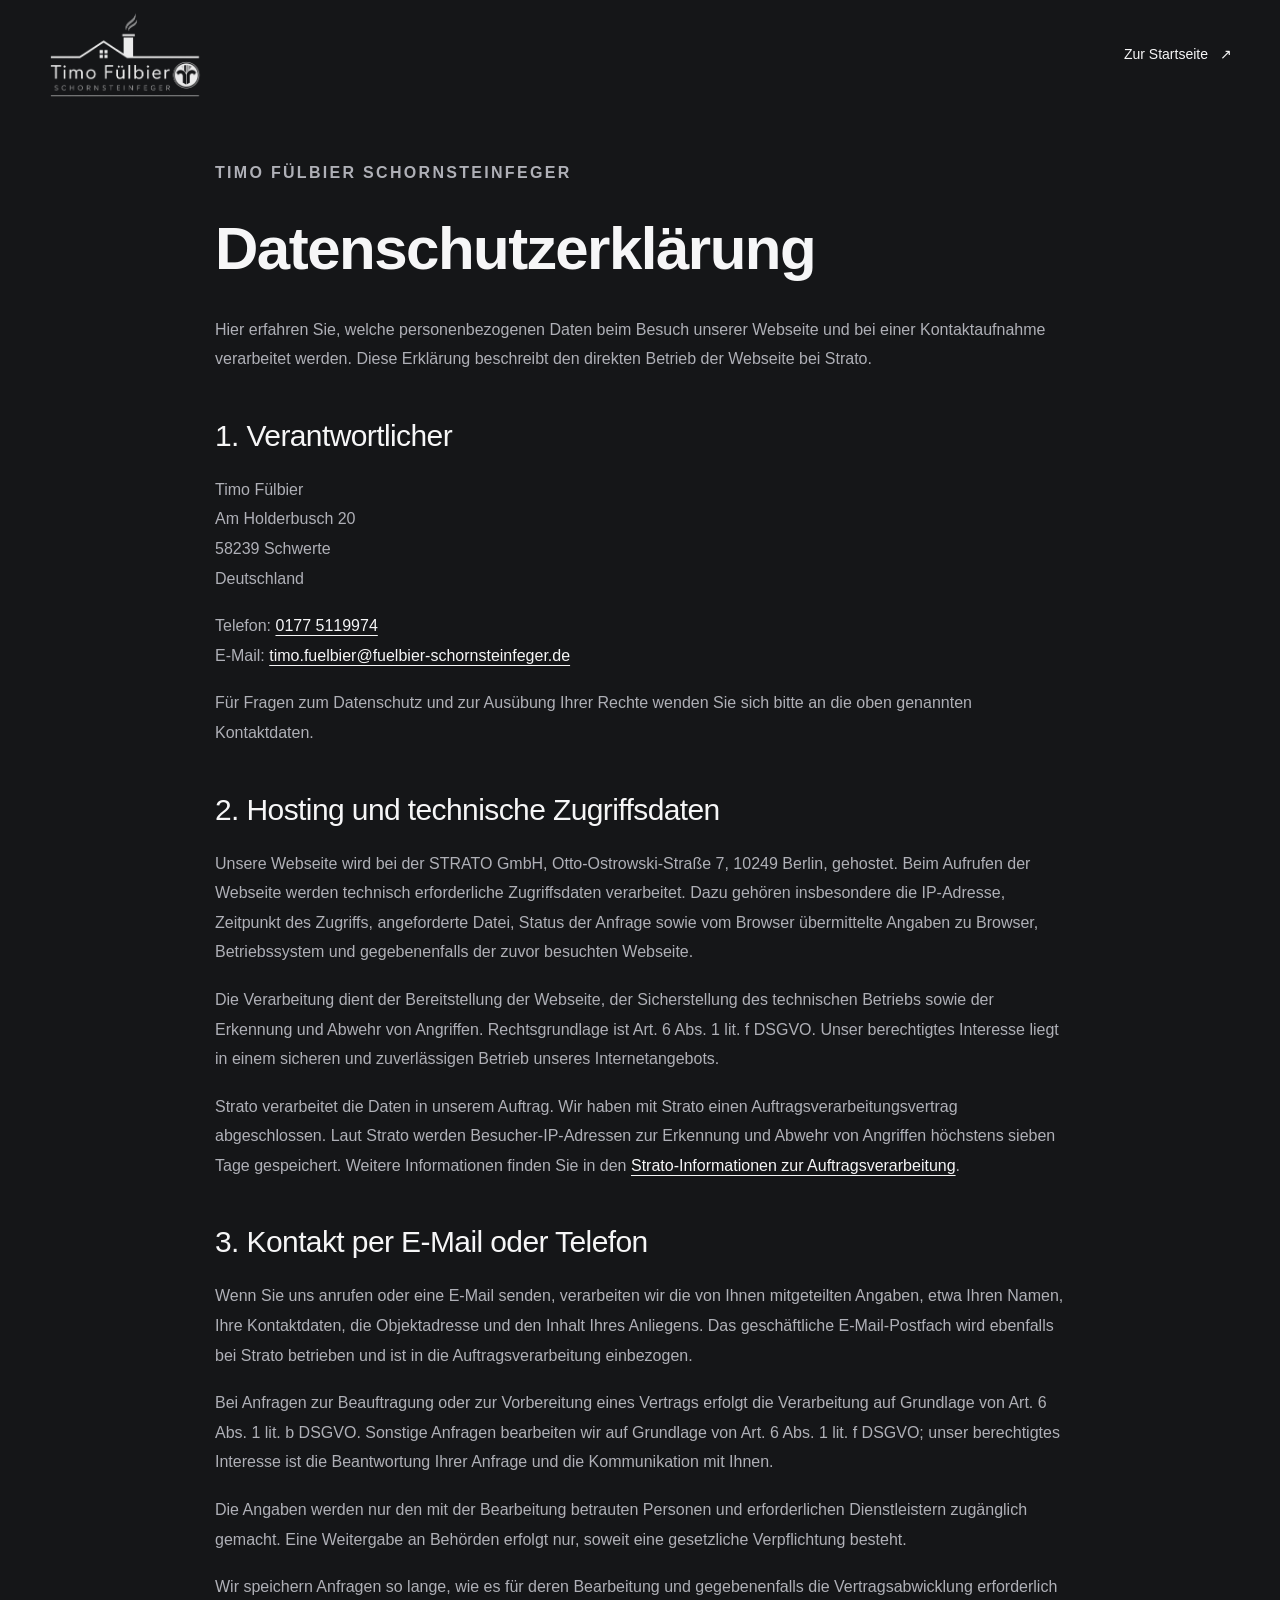
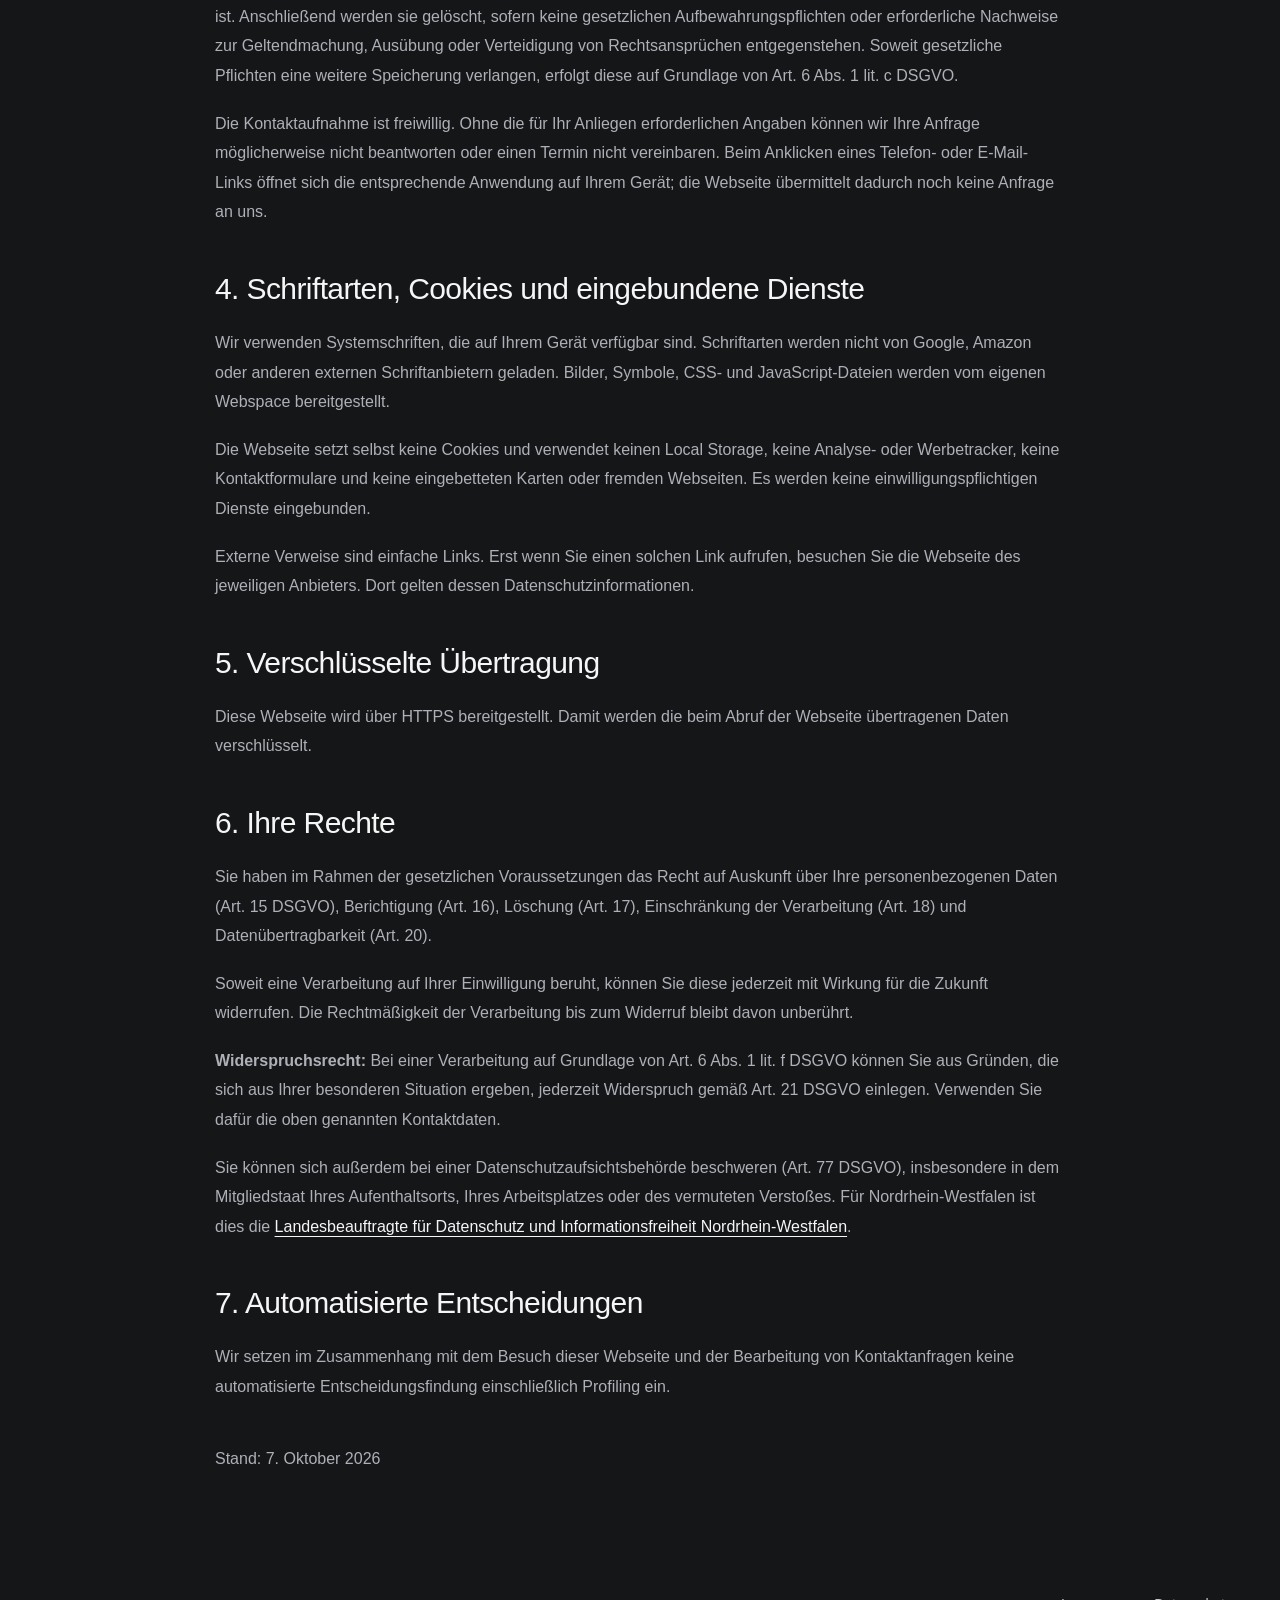
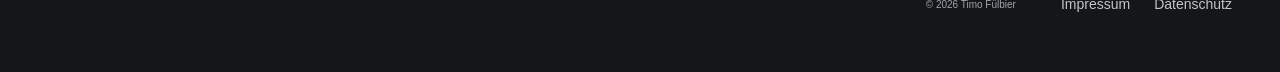
==== datenschutz.html @ b6136cf5 "Add legal pages for Strato hosting and refine footer navigation" ====
<!doctype html>
<html lang="de"><head><meta charset="utf-8"><meta name="viewport" content="width=device-width, initial-scale=1"><meta name="theme-color" content="#18191b"><title>Datenschutzerklärung | Timo Fülbier Schornsteinfeger</title><meta name="description" content="Datenschutzerklärung von Timo Fülbier Schornsteinfeger, Am Holderbusch 20, 58239 Schwerte."><link rel="canonical" href="https://fuelbier-schornsteinfeger.de/datenschutz.html"><link rel="icon" type="image/svg+xml" href="assets/mark.svg"><link rel="stylesheet" href="styles.css"><link rel="stylesheet" href="modern.css"><link rel="stylesheet" href="enhancements.css"></head>
<body class="legal-page"><a class="skip-link" href="#inhalt">Zum Inhalt</a><header class="legal-header container"><a class="brand" href="index.html#start" aria-label="Timo Fülbier – Startseite"><img src="assets/logo-light.png" width="1300" height="760" alt="Timo Fülbier Schornsteinfeger"></a><a class="legal-back" href="index.html#start">Zur Startseite <span aria-hidden="true">↗</span></a></header><main class="legal-content container" id="inhalt"><p class="eyebrow">TIMO FÜLBIER SCHORNSTEINFEGER</p><h1>Datenschutzerklärung</h1><p class="legal-intro">Hier erfahren Sie, welche personenbezogenen Daten beim Besuch unserer Webseite und bei einer Kontaktaufnahme verarbeitet werden. Diese Erklärung beschreibt den direkten Betrieb der Webseite bei Strato.</p>
<section><h2>1. Verantwortlicher</h2><p>Timo Fülbier<br>Am Holderbusch 20<br>58239 Schwerte<br>Deutschland</p><p>Telefon: <a href="tel:+491775119974">0177 5119974</a><br>E-Mail: <a href="mailto:timo.fuelbier@fuelbier-schornsteinfeger.de">timo.fuelbier@fuelbier-schornsteinfeger.de</a></p><p>Für Fragen zum Datenschutz und zur Ausübung Ihrer Rechte wenden Sie sich bitte an die oben genannten Kontaktdaten.</p></section>
<section><h2>2. Hosting und technische Zugriffsdaten</h2><p>Unsere Webseite wird bei der STRATO GmbH, Otto-Ostrowski-Straße 7, 10249 Berlin, gehostet. Beim Aufrufen der Webseite werden technisch erforderliche Zugriffsdaten verarbeitet. Dazu gehören insbesondere die IP-Adresse, Zeitpunkt des Zugriffs, angeforderte Datei, Status der Anfrage sowie vom Browser übermittelte Angaben zu Browser, Betriebssystem und gegebenenfalls der zuvor besuchten Webseite.</p><p>Die Verarbeitung dient der Bereitstellung der Webseite, der Sicherstellung des technischen Betriebs sowie der Erkennung und Abwehr von Angriffen. Rechtsgrundlage ist Art. 6 Abs. 1 lit. f DSGVO. Unser berechtigtes Interesse liegt in einem sicheren und zuverlässigen Betrieb unseres Internetangebots.</p><p>Strato verarbeitet die Daten in unserem Auftrag. Wir haben mit Strato einen Auftragsverarbeitungsvertrag abgeschlossen. Laut Strato werden Besucher-IP-Adressen zur Erkennung und Abwehr von Angriffen höchstens sieben Tage gespeichert. Weitere Informationen finden Sie in den <a href="https://www.strato.de/faq/vertrag/fragen-zur-auftragsverarbeitungsvertrag-avv-und-der-neuen-eu-datenschutzgrundverordnung-dsgvo/">Strato-Informationen zur Auftragsverarbeitung</a>.</p></section>
<section><h2>3. Kontakt per E-Mail oder Telefon</h2><p>Wenn Sie uns anrufen oder eine E-Mail senden, verarbeiten wir die von Ihnen mitgeteilten Angaben, etwa Ihren Namen, Ihre Kontaktdaten, die Objektadresse und den Inhalt Ihres Anliegens. Das geschäftliche E-Mail-Postfach wird ebenfalls bei Strato betrieben und ist in die Auftragsverarbeitung einbezogen.</p><p>Bei Anfragen zur Beauftragung oder zur Vorbereitung eines Vertrags erfolgt die Verarbeitung auf Grundlage von Art. 6 Abs. 1 lit. b DSGVO. Sonstige Anfragen bearbeiten wir auf Grundlage von Art. 6 Abs. 1 lit. f DSGVO; unser berechtigtes Interesse ist die Beantwortung Ihrer Anfrage und die Kommunikation mit Ihnen.</p><p>Die Angaben werden nur den mit der Bearbeitung betrauten Personen und erforderlichen Dienstleistern zugänglich gemacht. Eine Weitergabe an Behörden erfolgt nur, soweit eine gesetzliche Verpflichtung besteht.</p><p>Wir speichern Anfragen so lange, wie es für deren Bearbeitung und gegebenenfalls die Vertragsabwicklung erforderlich ist. Anschließend werden sie gelöscht, sofern keine gesetzlichen Aufbewahrungspflichten oder erforderliche Nachweise zur Geltendmachung, Ausübung oder Verteidigung von Rechtsansprüchen entgegenstehen. Soweit gesetzliche Pflichten eine weitere Speicherung verlangen, erfolgt diese auf Grundlage von Art. 6 Abs. 1 lit. c DSGVO.</p><p>Die Kontaktaufnahme ist freiwillig. Ohne die für Ihr Anliegen erforderlichen Angaben können wir Ihre Anfrage möglicherweise nicht beantworten oder einen Termin nicht vereinbaren. Beim Anklicken eines Telefon- oder E-Mail-Links öffnet sich die entsprechende Anwendung auf Ihrem Gerät; die Webseite übermittelt dadurch noch keine Anfrage an uns.</p></section>
<section><h2>4. Schriftarten, Cookies und eingebundene Dienste</h2><p>Wir verwenden Systemschriften, die auf Ihrem Gerät verfügbar sind. Schriftarten werden nicht von Google, Amazon oder anderen externen Schriftanbietern geladen. Bilder, Symbole, CSS- und JavaScript-Dateien werden vom eigenen Webspace bereitgestellt.</p><p>Die Webseite setzt selbst keine Cookies und verwendet keinen Local Storage, keine Analyse- oder Werbetracker, keine Kontaktformulare und keine eingebetteten Karten oder fremden Webseiten. Es werden keine einwilligungspflichtigen Dienste eingebunden.</p><p>Externe Verweise sind einfache Links. Erst wenn Sie einen solchen Link aufrufen, besuchen Sie die Webseite des jeweiligen Anbieters. Dort gelten dessen Datenschutzinformationen.</p></section>
<section><h2>5. Verschlüsselte Übertragung</h2><p>Diese Webseite wird über HTTPS bereitgestellt. Damit werden die beim Abruf der Webseite übertragenen Daten verschlüsselt.</p></section>
<section><h2>6. Ihre Rechte</h2><p>Sie haben im Rahmen der gesetzlichen Voraussetzungen das Recht auf Auskunft über Ihre personenbezogenen Daten (Art. 15 DSGVO), Berichtigung (Art. 16), Löschung (Art. 17), Einschränkung der Verarbeitung (Art. 18) und Datenübertragbarkeit (Art. 20).</p><p>Soweit eine Verarbeitung auf Ihrer Einwilligung beruht, können Sie diese jederzeit mit Wirkung für die Zukunft widerrufen. Die Rechtmäßigkeit der Verarbeitung bis zum Widerruf bleibt davon unberührt.</p><p><strong>Widerspruchsrecht:</strong> Bei einer Verarbeitung auf Grundlage von Art. 6 Abs. 1 lit. f DSGVO können Sie aus Gründen, die sich aus Ihrer besonderen Situation ergeben, jederzeit Widerspruch gemäß Art. 21 DSGVO einlegen. Verwenden Sie dafür die oben genannten Kontaktdaten.</p><p>Sie können sich außerdem bei einer Datenschutzaufsichtsbehörde beschweren (Art. 77 DSGVO), insbesondere in dem Mitgliedstaat Ihres Aufenthaltsorts, Ihres Arbeitsplatzes oder des vermuteten Verstoßes. Für Nordrhein-Westfalen ist dies die <a href="https://www.ldi.nrw.de/kontakt">Landesbeauftragte für Datenschutz und Informationsfreiheit Nordrhein-Westfalen</a>.</p></section>
<section><h2>7. Automatisierte Entscheidungen</h2><p>Wir setzen im Zusammenhang mit dem Besuch dieser Webseite und der Bearbeitung von Kontaktanfragen keine automatisierte Entscheidungsfindung einschließlich Profiling ein.</p></section><p class="legal-date">Stand: 7. Oktober 2026</p></main><footer class="footer container"><span class="copyright">© 2026 Timo Fülbier</span><nav class="legal-footer" aria-label="Rechtliche Informationen"><a href="impressum.html" >Impressum</a><a href="datenschutz.html" aria-current="page">Datenschutz</a></nav></footer></body></html>
---- styles.css ----
:root{--bg:#18191b;--surface:#222326;--text:#f5f5f6;--muted:#afb0b5;--gold:#c3a366;--line:#ffffff1c;--ink:#202124;--max:1220px}
*{box-sizing:border-box}html{scroll-behavior:smooth;scroll-padding-top:120px}body{margin:0;background:var(--bg);color:var(--text);font-family:"Segoe UI",Arial,Helvetica,sans-serif;font-size:16px;line-height:1.65}a{color:inherit;text-decoration:none}button{font:inherit;color:inherit;cursor:pointer}button,a{-webkit-tap-highlight-color:transparent}button:focus-visible,a:focus-visible{outline:2px solid var(--gold);outline-offset:6px}svg{display:block}p,h1,h2,h3{margin:0}p{color:var(--muted)}.container{width:min(var(--max),calc(100% - 96px));margin-inline:auto}.skip-link{position:fixed;top:12px;left:12px;transform:translateY(-150%);z-index:100;background:var(--gold);color:var(--ink);padding:12px}.skip-link:focus{transform:none}.header{position:sticky;top:0;background:#18191bf5;backdrop-filter:blur(14px);z-index:20;border-bottom:1px solid var(--line)}.header-inner{width:min(1380px,calc(100% - 72px));margin:auto;min-height:100px;display:flex;align-items:center;gap:48px}.brand{width:194px;height:72px;display:block;overflow:hidden;background:#fff;border-radius:2px;flex-shrink:0}.brand img{width:100%;height:auto;transform:translateY(-29px)}nav{display:flex;gap:32px;margin-left:auto}nav a{font-size:14px;color:#c4c5c9;padding-block:16px;position:relative}nav a:hover,nav a.active{color:var(--gold)}nav a.active:after{content:'';position:absolute;height:2px;bottom:7px;background:var(--gold);left:0;right:0}.header-phone{border-left:1px solid var(--line);padding-left:30px;display:flex;gap:10px;align-items:center;font-size:14px;font-weight:600;white-space:nowrap}.header-phone svg{width:19px;height:19px;fill:none;stroke:var(--gold);stroke-width:1.5}.menu-toggle{display:none}.hero{padding-top:60px;overflow:hidden;background:radial-gradient(ellipse at 82% 35%,#77798012,transparent 60%)}.hero-grid{display:grid;grid-template-columns:1.08fr 1fr;gap:48px;align-items:center}.hero-copy{padding:30px 0 40px}.eyebrow{font-size:11px;letter-spacing:2.3px;font-weight:600;color:var(--gold);margin-bottom:26px;display:flex;align-items:center;gap:11px}.dot{width:6px;height:6px;border-radius:50%;background:var(--gold)}h1{font-size:clamp(54px,5.5vw,80px);line-height:1.06;letter-spacing:-3.8px;font-weight:500}h1 span{color:var(--gold)}.hero-description{font-size:17px;line-height:1.75;max-width:420px;margin-top:28px}.actions{display:flex;align-items:center;gap:30px;margin-top:35px}.button{display:inline-flex;align-items:center;justify-content:space-between;gap:34px;padding:16px 23px;font-size:14px;font-weight:600;border-radius:3px;transition:background .2s,transform .2s}.button-gold{background:var(--gold);color:var(--ink)}.button:hover{background:#ffffff;transform:translateY(-2px)}.button span{font-size:20px;font-weight:400}.text-link{display:inline-flex;align-items:center;gap:20px;font-size:14px;border-bottom:1px solid #c3a36655;padding-block:10px}.text-link:hover{color:var(--gold)}.availability{font-size:11px;margin-top:25px;display:flex;align-items:center;gap:9px}.mini-line{width:18px;height:1px;background:var(--gold)}.hero-art{position:relative;min-width:0;align-self:stretch;background:linear-gradient(145deg,#303136,#202124 75%);border:1px solid #ffffff0e;border-radius:4px;min-height:535px;overflow:hidden}.art-top,.art-bottom{position:absolute;left:24px;right:24px;display:flex;justify-content:space-between;font-size:8px;letter-spacing:1.5px;color:#b9bac0;z-index:1}.art-top{top:23px}.art-bottom{bottom:20px;font-size:8px;border-top:1px solid #ffffff15;padding-top:15px}.house{position:absolute;width:112%;max-width:none;left:-5%;top:1%;height:94%}.art-label{position:absolute;left:25px;bottom:78px;display:flex;align-items:center;gap:12px;font-size:15px;line-height:1.4}.art-label small{display:block;font-size:7px;letter-spacing:1.7px;color:#acadb3;margin-top:6px}.art-cross{color:var(--gold);font-size:32px;font-weight:200}.hero-foot{border-top:1px solid var(--line);display:flex;justify-content:space-between;align-items:center;margin-top:45px;padding:22px 0;color:#a6a7ad;font-size:11px}.hero-foot a{font-size:9px;letter-spacing:1.8px;display:flex;align-items:center;gap:20px}.hero-foot a span{font-size:18px}.credentials{background:#202124;border-block:1px solid var(--line)}.credentials-inner{display:flex;justify-content:space-between;padding-block:24px;font-size:12px;color:#d0d1d4;gap:24px}.credentials b{color:var(--gold);margin-right:14px;font-weight:400}.section{padding-block:100px}.section-head{display:flex;justify-content:space-between;align-items:flex-end;gap:50px;margin-bottom:47px}.section-head>p{max-width:395px;font-size:14px;margin-bottom:5px}.section-head .eyebrow{margin-bottom:20px}h2{font-size:clamp(34px,3.5vw,48px);line-height:1.18;font-weight:500;letter-spacing:-1.7px}h2 span{color:#a5a6ac}.services{display:grid;grid-template-columns:repeat(4,1fr);border-top:1px solid var(--line);border-left:1px solid var(--line)}.service{padding:32px 26px 34px;border-right:1px solid var(--line);border-bottom:1px solid var(--line);position:relative;transition:background .2s}.service:hover{background:#252629}.service-number{position:absolute;top:22px;right:24px;font-size:10px;color:#96979e}.service svg{width:37px;height:37px;stroke:var(--gold);stroke-width:1.35;fill:none;margin:9px 0 30px;stroke-linejoin:round;stroke-linecap:round}.service h3{font-size:17px;font-weight:500;letter-spacing:-.3px;margin-bottom:14px}.service p{font-size:13px;line-height:1.8}.service-wide{grid-column:1/-1;display:flex;align-items:center;gap:34px;padding:28px 32px}.service-wide svg{margin:0;flex-shrink:0}.service-wide>div{max-width:760px}.service-wide h3{margin-bottom:5px}.service-wide .service-number{right:94px;top:24px}.round-link{margin-left:auto;display:grid;place-items:center;min-width:44px;height:44px;border:1px solid #aaacb566;border-radius:50%;font-size:24px;color:var(--gold)}.team-section{background:#f2f2f3;color:var(--ink)}.team-section p{color:#5e6068}.team-section .eyebrow{color:#71603f}.team-section h2 span{color:#777982}.team-grid{display:grid;grid-template-columns:1fr 1fr;gap:60px}.portrait{height:300px;background:#dcdde0;position:relative;display:flex;align-items:center;justify-content:center;overflow:hidden}.portrait:before,.portrait:after{content:'';position:absolute;border:1px solid #90929d4a;border-radius:50%;width:400px;height:400px;top:90px;right:-75px}.portrait:after{width:270px;height:270px;top:160px;right:-10px}.portrait-jan{background:#d3d4d8}.portrait-initials{font-size:110px;font-weight:400;letter-spacing:-9px;color:#66697655;z-index:1}.portrait-note{position:absolute;bottom:20px;left:22px;letter-spacing:1.6px;font-size:8px;color:#5e616c}.portrait-corner{position:absolute;right:24px;top:16px;font-size:26px;color:#6a6d78}.person-heading{margin-top:26px;margin-bottom:18px;display:flex;flex-direction:column;gap:3px}.person h3{font-size:26px;font-weight:500;letter-spacing:-.7px}.person-heading span{font-size:12px;color:#656872}.person p{font-size:14px;line-height:1.85;margin-top:15px}.person-quote{margin-top:28px;padding-top:25px;border-top:1px solid #62646f33;font-size:24px;line-height:1.4;color:#555862;position:relative;padding-left:45px}.person-quote>span{position:absolute;left:0;top:10px;font-family:Georgia,serif;font-size:65px;color:#a0a2ac}.district-section{display:grid;grid-template-columns:1fr 1fr;gap:85px;align-items:center}.district-art{height:365px;position:relative;background:#222326;border:1px solid var(--line);overflow:hidden}.district-art svg{width:100%;height:100%}.district-overline{position:absolute;left:22px;top:20px;font-size:8px;letter-spacing:1.6px;color:#a9abb3}.map-label{position:absolute;font-size:14px;line-height:1.4}.map-label span{display:block;font-size:7px;letter-spacing:1.3px;margin-top:3px;color:var(--gold)}.map-fr{left:65%;top:58%}.map-sch{left:13%;top:75%;font-size:12px;color:#b4b6bf}.map-sch span{color:#979aa5}.map-note{position:absolute;bottom:13px;left:22px;font-size:8px;color:#a7a9b3}.district-copy h2{margin-bottom:24px}.district-copy p:not(.eyebrow){font-size:14px;margin-top:18px}.district-copy strong{color:#dddde1;font-weight:500}.district-copy .text-link{margin-top:19px}.contact-section{background:#202124;color:var(--text);border-top:1px solid var(--line)}.contact-grid{display:grid;grid-template-columns:1.25fr 1fr;gap:100px}.contact-section .eyebrow{color:#b4b5bc}.contact-section h2{font-size:42px}.contact-section h2 span{color:#a7a9b1}.contact-section p{color:#afb1ba;font-size:14px}.contact-grid>div>p:not(.eyebrow){max-width:410px;margin-top:24px}.contact-number{font-size:clamp(30px,3.2vw,45px);font-weight:500;letter-spacing:-1.7px;display:inline-flex;gap:32px;align-items:center;line-height:1.3;margin-top:28px;white-space:nowrap}.contact-number:hover{text-decoration:underline;text-underline-offset:8px}.contact-number span{font-size:32px}.contact-grid>div>p.contact-hours{margin-top:9px;font-size:12px}.contact-details{padding-left:46px;border-left:1px solid #ffffff20;align-self:center}.contact-details>div+div{margin-top:34px}.detail-label{display:block;font-size:9px;letter-spacing:1.7px;color:#a8aab4;margin-bottom:12px}.email{font-size:18px;line-height:1.55;overflow-wrap:anywhere}.email:hover{text-decoration:underline;text-underline-offset:4px}.contact-details p{font-size:12px;line-height:1.8;margin-top:15px}.contact-details address{font-style:normal;font-size:14px;line-height:1.9}.footer{display:flex;align-items:center;gap:45px;padding-block:38px}.footer-name{font-size:20px;line-height:1.3;letter-spacing:-.6px}.footer-name span{display:block;font-size:7px;letter-spacing:2.7px;color:#a6a8b1;margin-top:5px}.copyright{margin-left:auto;color:#a2a4ad;font-size:10px}.footer-links{display:flex;align-items:center;gap:25px}.footer-links button{border:0;background:transparent;font-size:11px;color:#b4b6bf;min-height:44px}.footer-links .footer-top{display:grid;place-items:center;width:48px;height:48px;border:1px solid var(--line)}.mobile-call{display:none}dialog{background:#f3f3f5;color:var(--ink);border:0;border-radius:5px;padding:34px;max-width:620px;width:calc(100% - 32px);max-height:85vh}dialog::backdrop{background:#101114cc;backdrop-filter:blur(4px)}dialog h2{font-size:28px}dialog p{color:#51535d;font-size:14px;margin-top:20px;overflow-wrap:anywhere}dialog a{text-decoration:underline}dialog a:focus-visible,dialog button:focus-visible{outline-color:#5e5135}.dialog-header{display:flex;align-items:center;justify-content:space-between;gap:20px}.dialog-close{background:transparent;border:1px solid #75778355;min-width:44px;height:44px;font-size:28px;line-height:1}.draft-note{border-left:3px solid #937749;padding-left:12px}.hero:focus{outline:none}
@media(min-width:1500px){.hero{padding-top:80px}.hero-art{min-height:575px}.hero-copy{padding-block:50px}}
@media(max-width:1100px){.header-inner{gap:22px;width:calc(100% - 48px)}nav{gap:22px}.header-phone{padding-left:22px}.container{width:calc(100% - 64px)}.hero-grid{gap:26px}.hero-art{min-height:500px}.hero-copy h1{font-size:64px}.actions{gap:22px}.section{padding-block:80px}.service{padding-inline:20px}.service h3{font-size:16px}.contact-grid{gap:55px}.contact-details{padding-left:30px}.contact-section h2{font-size:36px}.district-section{gap:45px}}
@media(max-width:850px){html{scroll-padding-top:95px}.header-inner{min-height:86px;gap:20px}.brand{width:165px;height:62px}.brand img{transform:translateY(-24px)}.menu-toggle{display:flex;align-items:center;gap:12px;background:transparent;border:1px solid var(--line);border-radius:3px;min-height:44px;padding:9px 14px;font-size:12px;margin-left:auto}.burger{width:18px;height:12px;border-top:1px solid var(--text);border-bottom:1px solid var(--text);position:relative}.burger:before{content:'';position:absolute;left:0;right:0;top:5px;border-top:1px solid var(--text)}nav{display:none;position:absolute;top:100%;left:0;right:0;background:#222326;border-bottom:1px solid var(--line);padding:15px 32px;margin:0;flex-direction:column;gap:0}nav.open{display:flex}nav a{padding:14px 0;border-bottom:1px solid var(--line)}nav a:last-child{border:0}nav a.active:after{display:none}.header-phone{border:0;padding:0;font-size:12px}.hero{padding-top:35px}.hero-copy h1{font-size:54px;letter-spacing:-2.7px}.hero-description{font-size:15px}.hero-art{min-height:450px}.actions{gap:18px;align-items:flex-start;flex-direction:column}.hero-foot{margin-top:24px}.credentials-inner{font-size:10px;gap:14px}.credentials b{margin-right:7px}.section-head{gap:30px}.section-head>p{max-width:320px}.services{grid-template-columns:repeat(2,1fr)}.service{padding:28px}.service-wide{padding:26px;gap:24px}.team-grid{gap:30px}.portrait{height:240px}.district-section{gap:30px}.district-art{height:330px}.contact-grid{gap:35px}.contact-section h2{font-size:32px}.contact-number{font-size:32px;gap:18px}.email{font-size:16px}.footer{gap:20px}.footer-links{gap:14px}}
@media(max-width:600px){.container{width:calc(100% - 40px)}.header-inner{width:calc(100% - 32px);min-height:80px}.brand{width:155px;height:58px}.brand img{transform:translateY(-23px)}.header-phone{display:none}.hero{padding-top:21px}.hero-grid{grid-template-columns:1fr;gap:10px}.hero-copy{padding:24px 0 30px}.eyebrow{font-size:9px;letter-spacing:1.8px;margin-bottom:21px}.hero-copy h1{font-size:clamp(47px,12vw,68px);letter-spacing:-2.6px}.hero-description{font-size:15px;margin-top:23px;max-width:350px}.actions{flex-direction:row;gap:22px;align-items:center;margin-top:27px}.button{padding:14px 17px;font-size:12px;gap:18px}.text-link{font-size:12px;gap:12px}.availability{font-size:10px;margin-top:21px}.hero-art{min-height:365px}.house{width:100%;left:0;top:-11%;height:119%}.art-top,.art-bottom{left:18px;right:18px;font-size:6px}.art-label{bottom:66px;left:19px;font-size:13px}.art-label small{font-size:6px}.hero-foot{margin-top:25px;padding-block:20px;font-size:9px}.hero-foot a{font-size:7px;gap:10px}.credentials-inner{flex-direction:column;align-items:flex-start;padding-block:20px;gap:11px;font-size:12px}.credentials b{margin-right:12px}.section{padding-block:62px}.section-head{display:block;margin-bottom:30px}h2{font-size:36px;letter-spacing:-1.4px}.section-head>p{margin-top:24px;max-width:100%;font-size:14px}.service{padding:25px 18px}.service svg{width:32px;height:32px;margin-bottom:25px}.service h3{font-size:15px;overflow-wrap:anywhere}.service p{font-size:12px}.service-number{right:18px;top:17px}.service-wide{gap:17px;flex-wrap:wrap;padding:24px 18px}.service-wide>div{flex:1;min-width:170px}.service-wide .service-number{display:none}.service-wide .round-link{display:none}.service-wide h3{margin-bottom:10px}.team-grid{grid-template-columns:1fr;gap:42px}.portrait{height:280px}.portrait-initials{font-size:115px}.person-heading{margin-top:20px}.person h3{font-size:26px}.person p{font-size:14px}.person-quote{font-size:22px;margin-top:24px}.district-section{grid-template-columns:1fr;gap:35px}.district-copy{order:-1}.district-art{height:310px}.contact-grid{grid-template-columns:1fr;gap:36px}.contact-section h2{font-size:34px}.contact-number{font-size:38px;letter-spacing:-1.5px;gap:20px}.contact-details{padding-left:0;padding-top:30px;border-left:0;border-top:1px solid #ffffff20}.email{font-size:19px}.footer{padding-block:30px 98px;flex-wrap:wrap;justify-content:space-between;gap:22px}.copyright{margin-left:0}.footer-links{width:100%;justify-content:space-between;gap:15px}.footer-links .footer-top{margin-left:auto}.mobile-call{display:flex;position:fixed;bottom:12px;left:16px;right:16px;z-index:15;background:var(--gold);color:var(--ink);min-height:54px;align-items:center;gap:13px;padding:12px 20px;border-radius:4px;box-shadow:0 6px 24px #0006;font-size:14px;font-weight:600}.mobile-call small{font-size:10px;font-weight:400;margin-left:auto}.mobile-call>span{font-size:24px}.contact-section{scroll-margin-bottom:70px}}
@media(max-width:360px){.actions{gap:14px}.button{gap:12px}.text-link{gap:8px;font-size:11px}.contact-number{font-size:32px}.hero-foot>span{max-width:190px}.mobile-call{padding-inline:14px}.mobile-call small{font-size:9px}}
.brand svg{width:100%;height:100%;padding:4px}
/* Neutral anthracite, crisp white actions and restrained metal accents. */
h1{font-weight:600;letter-spacing:-3px}h1 span{color:var(--text)}
.hero-description{color:#b8b9c0}
.hero-art{background:radial-gradient(ellipse at 50% 35%,#35363c,#202124 75%);border-color:#ffffff12;border-radius:0}
.hero-art:before{content:'';position:absolute;inset:0;background:linear-gradient(130deg,transparent 45%,#ffffff03 45%,#ffffff03 46%,transparent 46%);pointer-events:none}
.eyebrow{color:var(--muted)}.eyebrow .dot{background:var(--gold)}
.button-gold{background:#f3f3f5;color:#1b1c20;border:1px solid #f3f3f5;border-radius:2px;box-shadow:0 1px 0 #fff1}
.button-gold>span{color:#80632e}
.button-gold:hover{background:#fff;box-shadow:0 5px 20px #0002}
.text-link{border-bottom-color:#ffffff35}.text-link>span{color:var(--gold)}
.credentials{background:#1d1e21}.credentials b{color:var(--gold)}
.service svg{stroke:#c8c9d0}.service:hover svg{stroke:var(--gold)}
.service-number{font-variant-numeric:tabular-nums}.round-link{border-color:#ffffff30}
.team-section .eyebrow{color:#747680}.person-quote{color:#52545e}.person-quote>span{color:#a9aab3}
.contact-section .eyebrow{color:var(--gold)}.contact-section h2 span{color:#f0f0f3}
.contact-number{color:#f5f5f7;border-bottom:1px solid #c3a36677;padding-bottom:9px}
.contact-number>span{color:var(--gold)}.contact-number:hover{text-decoration:none;border-color:var(--gold)}
.contact-section .detail-label{color:#c2c3cb}.contact-details{border-color:#ffffff20}
.contact-section address,.contact-section .email{color:#ececf0}
.footer-name{color:#eeeef2}
.mobile-call{background:#f3f3f5;color:#1b1c20;border:1px solid #d9d9de}.mobile-call>span{color:#80632e}
@media(max-width:600px){.services{grid-template-columns:1fr}.service:not(.service-wide){display:grid;grid-template-columns:36px minmax(0,1fr);column-gap:18px;row-gap:11px;padding:28px 21px}.service:not(.service-wide) svg{grid-row:1/3;margin:2px 0 0}.service:not(.service-wide) h3{font-size:17px;margin:0;overflow-wrap:normal}.service:not(.service-wide) p{grid-column:2;font-size:13px}.service-number{top:9px;right:12px;font-size:8px}.service-wide p{font-size:13px}}
@media(prefers-reduced-motion:reduce){html{scroll-behavior:auto}.button,.service{transition:none}.button:hover{transform:none}}
---- modern.css ----
/* Alternative design. Shared content and navigation remain in styles.css. */
:root{--bg:#151618;--surface:#202124;--text:#f6f6f7;--muted:#afb0b7;--line:#ffffff20;--max:1280px}
body{font-family:"Segoe UI",Arial,Helvetica,sans-serif}
.header{background:#151618;border-bottom:0}
.header-inner{min-height:110px;width:min(var(--max),calc(100% - 96px));display:grid;grid-template-columns:210px 1fr auto;gap:30px;align-items:center}
/* Transparent light logo for the dark header. */
.brand{width:210px;height:90px;background:transparent;border-radius:0}
.brand img{display:block;width:100%;height:100%;object-fit:contain;object-position:left center;padding:0;transform:none;filter:none;mix-blend-mode:normal}
.header-phone{border:1px solid var(--line);border-radius:12px;padding:11px 19px;min-height:46px}
html{scroll-padding-top:125px}
nav{margin-left:0;justify-content:center;gap:30px}nav a{font-size:14px}
.modern-hero{padding-top:54px;background:transparent;overflow:visible}
.modern-intro{display:grid;grid-template-columns:3fr 1fr;gap:50px;align-items:end;margin-bottom:54px}
.modern-intro .eyebrow{font-size:10px;letter-spacing:2px;margin-bottom:22px}
.modern-intro h1{font-size:clamp(58px,6.9vw,99px);line-height:1.04;letter-spacing:-5px;font-weight:650}
.modern-intro h1 span{color:#9b9ca5}
.modern-intro-aside{padding:0 0 6px 20px}
.intro-cross{font-size:44px;line-height:1;display:block;color:var(--gold);margin-bottom:23px}
.modern-intro-aside p{font-size:13px;line-height:1.8;color:#b7b8c0}
.modern-intro-aside .text-link{font-size:11px;margin-top:17px;padding-bottom:8px}
.modern-feature-grid{display:grid;grid-template-columns:1.65fr 1fr .82fr;gap:16px;min-height:340px}
.modern-visual{position:relative;background:radial-gradient(ellipse at 50% 20%,#42444b,#2a2b30 68%);border:1px solid #ffffff15;border-radius:16px;overflow:hidden;min-width:0}
.visual-tag{position:absolute;top:23px;left:25px;font-size:8px;letter-spacing:1.8px;z-index:1;color:#d1d2d8}
.modern-visual .house{width:100%;height:130%;left:0;top:-25%;opacity:.93}
.visual-caption{position:absolute;bottom:0;left:0;right:0;background:linear-gradient(transparent,#1b1c20d9);padding:45px 25px 24px;display:flex;justify-content:space-between;align-items:center;font-size:12px;color:#e1e2e7}
.visual-caption>span:last-child{font-size:25px;color:#ddd}
.modern-contact-tile{background:#f2f2f4;color:#1d1e22;border-radius:16px;padding:26px;display:flex;flex-direction:column;justify-content:space-between;gap:22px}
.tile-topline{font-size:8px;letter-spacing:1.7px;line-height:1.5}
.modern-contact-tile h2{font-size:30px;line-height:1.14;letter-spacing:-1.1px;font-weight:600}
.modern-contact-tile p{font-size:11px;color:#62646d;line-height:1.5;margin-top:12px}
.tile-call{display:flex;justify-content:space-between;gap:20px;align-items:center;background:#202124;border-radius:30px;padding:11px 18px;color:white;font-size:12px;min-height:44px;transition:background .2s}
.tile-call:hover{background:#3c3d44}.tile-call>span{font-size:20px;color:var(--gold)}
.tile-hours{font-size:10px;color:#62646d;line-height:1.9}.tile-hours a{color:#1d1e22;font-size:14px;font-weight:600}
.modern-district-tile{background:#1c1d20;border:1px solid #ffffff26;border-radius:16px;padding:26px;display:flex;flex-direction:column;justify-content:space-between;gap:18px;transition:border-color .2s}
.modern-district-tile:hover{border-color:#c3a36699}.modern-district-tile .tile-topline{color:#b7b8c0}
.modern-district-tile>strong{font-size:100px;letter-spacing:-8px;line-height:.9;font-weight:500;color:#e4e4e9}
.modern-district-tile>strong>span{font-size:8px;letter-spacing:4px;display:block;margin-top:18px;color:#b8b9c1;padding-left:5px}
.modern-district-tile>div>span{font-size:10px;color:#9c9ea8}
.modern-district-tile h2{font-size:22px;letter-spacing:-.7px;line-height:1.4;margin-bottom:18px}
.modern-district-tile>div>.district-tile-bottom{display:flex;align-items:center;justify-content:space-between;gap:10px;border-top:1px solid var(--line);padding-top:15px;font-size:9px;color:#d0d1d8}
.district-tile-bottom>span{font-size:18px;color:var(--gold)}
.modern-hero-bottom{display:flex;justify-content:space-between;gap:25px;padding:28px 3px;border-bottom:1px solid var(--line);font-size:8px;letter-spacing:1.8px;color:#a6a7af}
.section{padding-block:105px}.section-head h2{font-size:52px;letter-spacing:-2.4px;font-weight:600}.section-head .eyebrow{font-size:9px;color:#a9abb5}.section-head>p{font-size:14px;max-width:420px}
.services{grid-template-columns:repeat(2,1fr);gap:15px;border:0}
.service{padding:34px;border:1px solid #ffffff1c;border-radius:14px;background:#1c1d20;display:grid;grid-template-columns:48px minmax(0,1fr);column-gap:24px;row-gap:10px;transition:background .2s,border-color .2s}
.service:hover{background:#232429;border-color:#ffffff40}.service svg{grid-row:1/3;margin:4px 0 0;width:38px;height:38px}.service h3{font-size:23px;margin:0;letter-spacing:-.6px;font-weight:500}.service p{grid-column:2;font-size:13px;max-width:450px;line-height:1.8}.service-number{top:15px;right:20px;font-size:9px}
.service-wide{display:flex;gap:34px;padding:31px 34px}.service-wide h3{font-size:23px;margin-bottom:6px}.service-wide .service-number{display:none}.service-wide svg{margin:0}
.team-section{background:#ededf0;border-radius:28px;margin:0 20px;overflow:hidden}.team-section .section-head .eyebrow{color:#656772}.team-section h2 span{color:#82848e}.team-grid{gap:36px}.portrait{border-radius:16px;height:340px;background:linear-gradient(135deg,#dadbe0,#c8c9d0)}.portrait-jan{background:linear-gradient(135deg,#c7c8cf,#d9dae0)}.portrait-initials{font-size:135px;font-weight:600}.person-heading{margin-top:26px}.person h3{font-size:29px;font-weight:600}.person p{max-width:530px}.person-quote{font-size:27px}
.district-art{border-radius:16px;background:#202124}.district-copy h2{font-size:47px;letter-spacing:-2px;font-weight:600}
.contact-section{margin:0 20px;border-radius:28px;background:#eeeeF1;border:0;color:#202124}.contact-section .eyebrow{color:#72613c}.contact-section h2{font-size:49px;letter-spacing:-2.3px;font-weight:600}.contact-section h2 span{color:#767883}.contact-section p{color:#5f616b}.contact-number{color:#202124;font-size:46px;border-color:#8f795655;font-weight:600}.contact-details{border-color:#20212425}.contact-section .detail-label{color:#656773}.contact-section .email,.contact-section address{color:#292a31}.contact-grid{gap:70px}.contact-details p{font-size:12px}
.footer{padding-block:45px}.footer-name{font-weight:600}.mobile-call{border-radius:30px}
@media(min-width:1500px){.modern-hero{padding-top:30px}}
@media(max-width:1100px){.modern-intro{gap:25px;grid-template-columns:2.8fr 1fr}.modern-intro h1{font-size:76px;letter-spacing:-4px}.modern-intro-aside{padding-left:0}.modern-feature-grid{grid-template-columns:1.3fr 1fr .85fr}.modern-contact-tile,.modern-district-tile{padding:22px}.modern-contact-tile h2{font-size:27px}.modern-district-tile h2{font-size:19px}.modern-district-tile>strong{font-size:90px}.section-head h2{font-size:46px}.service h3{font-size:20px}.service{padding:30px 26px;gap:16px}.contact-section h2{font-size:38px}.contact-number{font-size:38px}.contact-grid{gap:40px}.team-section,.contact-section{margin-inline:16px}}
@media(max-width:850px){.header-inner{min-height:86px}.header-phone{padding:9px 14px}.modern-intro{grid-template-columns:2.3fr 1fr}.modern-intro h1{font-size:64px;letter-spacing:-3px}.modern-intro-aside p{font-size:12px}.intro-cross{font-size:34px;margin-bottom:17px}.modern-intro-aside .text-link{font-size:10px;gap:12px}.modern-feature-grid{grid-template-columns:1.1fr 1fr}.modern-district-tile{grid-column:1/-1;flex-direction:row;align-items:center;padding:20px 24px}.modern-district-tile>strong{font-size:62px;letter-spacing:-4px}.modern-district-tile>strong>span{display:inline;font-size:9px;letter-spacing:2px;margin:0 0 0 18px;vertical-align:middle}.modern-district-tile>div{min-width:150px}.modern-district-tile h2{font-size:22px;margin-bottom:8px}.modern-district-tile>div>.district-tile-bottom{padding-top:7px}.modern-visual{min-height:330px}.modern-hero-bottom{font-size:7px;letter-spacing:1px;gap:12px}.service{grid-template-columns:34px minmax(0,1fr);padding:27px 23px;gap:12px}.service svg{width:30px}.service h3{font-size:18px;overflow-wrap:anywhere}.service p{font-size:12px}.service-wide{display:flex;gap:24px}.section{padding-block:75px}.section-head h2{font-size:41px}.portrait{height:260px}.contact-section h2{font-size:31px}.contact-number{font-size:32px;gap:18px}.contact-grid{gap:25px}.contact-details{padding-left:24px}}
@media(max-width:600px){.header-inner{min-height:80px}.modern-hero{padding-top:12px}.design-switch{margin-bottom:36px;gap:6px;flex-wrap:wrap}.design-switch>span{width:100%;font-size:7px;margin:0 0 6px;letter-spacing:1.3px}.design-switch a{padding:7px 13px;font-size:10px;min-height:34px}.modern-intro{grid-template-columns:1fr;gap:24px;margin-bottom:30px}.modern-intro h1{font-size:clamp(37px,10.8vw,65px);line-height:1.08;letter-spacing:-2.3px}.modern-intro .eyebrow{font-size:8px;letter-spacing:1.6px;margin-bottom:18px}.modern-intro-aside{display:grid;grid-template-columns:35px minmax(0,1fr);column-gap:16px;row-gap:12px;align-items:start}.intro-cross{font-size:32px;margin:1px 0 0;grid-row:1/3}.modern-intro-aside p{font-size:13px}.modern-intro-aside p br{display:none}.modern-intro-aside .text-link{grid-column:2;font-size:11px;margin:0;justify-self:start}.modern-feature-grid{grid-template-columns:1fr;gap:12px}.modern-visual{height:295px;min-height:0;border-radius:14px}.modern-visual .house{height:143%;top:-27%;width:100%}.visual-tag{top:20px;left:22px;font-size:7px}.visual-caption{padding:40px 22px 20px;font-size:12px}.modern-contact-tile{padding:24px;display:grid;grid-template-columns:1fr 1fr;column-gap:15px;row-gap:20px;border-radius:14px}.modern-contact-tile .tile-topline{grid-column:1/-1}.modern-contact-tile h2{font-size:26px;letter-spacing:-1px}.modern-contact-tile p{font-size:10px;max-width:155px}.tile-call{align-self:center;font-size:11px;padding:10px 14px;gap:8px}.tile-hours{grid-column:1/-1;display:flex;justify-content:space-between;align-items:center;font-size:10px}.tile-hours br{display:none}.tile-hours a{font-size:15px}.modern-district-tile{grid-column:1;gap:12px;flex-wrap:wrap;padding:23px;border-radius:14px}.modern-district-tile .tile-topline{width:100%;font-size:8px}.modern-district-tile>strong{font-size:66px}.modern-district-tile>strong>span{display:block;font-size:7px;margin:12px 0 0}.modern-district-tile>div{min-width:160px}.modern-district-tile h2{font-size:23px}.modern-hero-bottom{flex-direction:column;gap:10px;padding:24px 0;letter-spacing:1.2px;font-size:8px}.section{padding-block:60px}.section-head h2{font-size:36px;letter-spacing:-1.8px}.section-head>p{font-size:13px}.services{grid-template-columns:1fr;gap:11px}.service:not(.service-wide){padding:27px 22px;grid-template-columns:33px minmax(0,1fr);gap:12px 17px}.service:not(.service-wide) h3{font-size:19px;letter-spacing:-.5px;overflow-wrap:normal}.service:not(.service-wide) p{font-size:13px}.service-number{top:9px;right:14px;font-size:8px}.service-wide{padding:27px 22px;gap:17px}.service-wide svg{width:30px}.service-wide h3{font-size:19px}.service-wide .round-link{display:none}.service-wide>div{min-width:0;flex:1}.team-section,.contact-section{margin:0 9px;border-radius:18px}.team-section .container,.contact-section .container{width:calc(100% - 38px)}.portrait{height:290px;border-radius:12px}.person h3{font-size:27px}.person-quote{font-size:23px}.district-copy h2{font-size:36px;letter-spacing:-1.8px}.district-art{border-radius:12px}.contact-section h2{font-size:33px;letter-spacing:-1.6px}.contact-number{font-size:35px;letter-spacing:-1px}.contact-details{padding-left:0;border-color:#20212425}.contact-details .email{font-size:18px}.footer{padding-block:35px 100px}}
@media(max-width:360px){.modern-contact-tile{padding:20px}.modern-contact-tile h2{font-size:23px}.tile-call{padding:10px 12px;font-size:10px}.modern-district-tile{padding:20px}.modern-district-tile>div{min-width:140px}.modern-district-tile h2{font-size:21px}.contact-number{font-size:30px}}
@media(prefers-reduced-motion:reduce){.service,.tile-call,.modern-district-tile{transition:none}}
@media(max-width:1100px){.header-inner{width:calc(100% - 64px);grid-template-columns:180px 1fr auto;gap:22px}.brand{width:180px;height:86px}nav{gap:22px}nav a{font-size:13px}}
@media(max-width:850px){.header-inner{min-height:100px;grid-template-columns:1fr auto auto;gap:18px}.brand{width:180px;height:84px}.menu-toggle{margin:0;justify-self:end;min-width:94px;justify-content:center}nav{justify-content:flex-start;gap:0}html{scroll-padding-top:115px}.modern-hero{padding-top:35px}}
@media(max-width:600px){.header-inner{width:calc(100% - 40px);min-height:94px;grid-template-columns:1fr auto;gap:16px}.brand{width:170px;height:78px}.menu-toggle{min-width:88px;min-height:44px;padding:10px 12px}.header-phone{display:none}html{scroll-padding-top:108px}.modern-hero{padding-top:28px}}
@media(max-width:360px){.brand{width:152px;height:72px}.header-inner{gap:12px;min-height:88px}html{scroll-padding-top:102px}}
/* SVG icons keep the same shape and CSS color on iOS, Android and desktop. */
.ui-icon{display:inline-block;width:1em;height:1em;vertical-align:-.15em;flex-shrink:0}
.text-link .ui-icon,.tile-call .ui-icon,.district-tile-bottom .ui-icon{width:20px;height:20px}
.contact-number .ui-icon{width:30px;height:30px}
.email .ui-icon{width:18px;height:18px}
.intro-cross .star-icon{width:1em;height:1em;display:block}
.round-link .ui-icon{width:23px;height:23px}
.footer-links>a .ui-icon{width:20px;height:20px}
.mobile-header-call{display:none}
@media(max-width:850px){
  .header-inner{grid-template-columns:minmax(0,1fr) auto auto}
  .brand{grid-column:1;grid-row:1;max-width:180px;width:100%}
  .mobile-header-call{grid-column:2;grid-row:1;display:flex;align-items:center;justify-content:center;width:44px;height:44px;border:1px solid var(--line);border-radius:12px;color:var(--gold)}
  .mobile-header-call .ui-icon{width:21px;height:21px}
  .mobile-header-call:hover{background:#ffffff0a;border-color:#c3a36688}
  .menu-toggle{grid-column:3;grid-row:1}
  .header-phone{display:none}
}
@media(max-width:600px){
  .header-inner{grid-template-columns:minmax(0,1fr) 44px 44px;gap:10px}
  .brand{max-width:170px}
  .menu-toggle{width:44px;min-width:44px;height:44px;padding:0;border-radius:12px}
  .menu-toggle>span:first-child{position:absolute;width:1px;height:1px;margin:-1px;padding:0;overflow:hidden;clip-path:inset(50%);white-space:nowrap}
  .footer{padding-bottom:35px}
}
/* Compact email access alongside the telephone on every screen size. */
.header-inner{grid-template-columns:210px minmax(0,1fr) auto 44px;column-gap:20px}
.header-email{grid-column:4;grid-row:1;display:flex;align-items:center;justify-content:center;width:44px;height:44px;border:1px solid var(--line);border-radius:12px;color:var(--gold)}
.header-email .ui-icon{width:21px;height:21px}
.header-email:hover{background:#ffffff0a;border-color:#c3a36688}
@media(max-width:1100px){.header-inner{grid-template-columns:180px minmax(0,1fr) auto 44px;column-gap:16px}}
@media(max-width:850px){.header-inner{grid-template-columns:minmax(0,1fr) 44px 44px auto;column-gap:12px}.header-email{grid-column:3}.menu-toggle{grid-column:4}}
@media(max-width:600px){.header-inner{grid-template-columns:minmax(0,1fr) 44px 44px 44px;column-gap:8px}}
/* Illustrated geography with a separate, explicit statement of coverage. */
.district-map{margin:0;border:1px solid var(--line);border-radius:16px;overflow:hidden;background:var(--surface);min-width:0}
.district-map-heading{display:flex;justify-content:space-between;gap:16px;padding:20px 22px;font-size:10px;letter-spacing:1.6px;color:var(--muted)}
.district-map-heading span:last-child{color:var(--gold)}
.district-map iframe{display:block;width:100%;height:340px;border:0;background:#e9e7e3}
.district-map figcaption{display:flex;justify-content:space-between;gap:12px;align-items:center;flex-wrap:wrap;padding:14px 20px;font-size:10px;line-height:1.6;color:var(--muted)}
.district-map figcaption a{display:inline-flex;align-items:center;min-height:32px;color:var(--text);text-decoration:underline;text-underline-offset:4px}
.district-coverage{margin-top:26px;padding-top:24px;border-top:1px solid var(--line)}
.district-coverage h3{font-size:17px;font-weight:500;margin:0 0 10px}
.district-coverage p{margin-top:0}
.district-coverage ul{display:flex;flex-wrap:wrap;gap:8px;list-style:none;margin:18px 0;padding:0}
.district-coverage li{border:1px solid #c3a36655;border-radius:8px;padding:7px 12px;font-size:13px;color:var(--text)}
.district-coverage .district-core{margin-bottom:0}
@media(max-width:850px){.district-section{grid-template-columns:1fr;gap:32px}.district-copy{order:-1}.district-map iframe{height:360px}}
@media(max-width:600px){.district-map-heading{padding:17px 18px;font-size:9px}.district-map iframe{height:310px}.district-map figcaption{padding:12px 16px}.district-coverage{margin-top:22px}.district-coverage li{font-size:12px}}
.district-landscape{display:block;width:100%;height:auto;background:#202124}
.district-illustration figcaption{font-size:10px;border-top:1px solid var(--line);padding-block:18px}
---- enhancements.css ----
/* Mobile-first conversion and accessibility layer; retains the existing palette and sections. */
:root{--touch-size:48px}
a,button,summary{touch-action:manipulation}
button:focus-visible,a:focus-visible,summary:focus-visible{outline:2px solid var(--gold);outline-offset:4px}
.contact-section a:focus-visible,dialog a:focus-visible,dialog button:focus-visible{outline-color:#80632e}
.header{position:sticky;top:0;backdrop-filter:none}
.header-inner{width:calc(100% - 32px);min-height:88px;grid-template-columns:minmax(0,1fr) 48px 48px 48px;gap:8px;position:relative}
.brand{grid-column:1;grid-row:1;width:100%;max-width:170px;height:72px;min-width:48px}
.brand img{object-fit:contain;transform:none}
.mobile-header-call,.header-email,.menu-toggle{width:48px;height:48px;min-width:48px;min-height:48px;border-radius:12px;padding:0;display:flex;align-items:center;justify-content:center;grid-row:1}
.mobile-header-call{grid-column:2;background:transparent;color:var(--gold);border:1px solid var(--line)}
.mobile-header-call:hover{background:#ffffff0a;border-color:#c3a36688}
.header-email{grid-column:3}.menu-toggle{grid-column:4;margin:0}
.menu-toggle>span:first-child{position:absolute;width:1px;height:1px;margin:-1px;overflow:hidden;clip-path:inset(50%);white-space:nowrap}
.header-phone{display:none}
#navigation{position:static;grid-column:1/-1;display:flex;flex-direction:column;margin:0;width:100%;background:#151618;padding:8px 0;gap:0}
.js #navigation{display:none;position:absolute;top:100%;left:-16px;width:calc(100% + 32px);padding:12px 20px;border:1px solid var(--line);border-radius:0 0 16px 16px}
.js #navigation.open{display:flex}
#navigation a{display:flex;align-items:center;min-height:48px;min-width:48px;padding:12px 8px;font-size:15px}
html{scroll-padding-top:104px}
.tile-call,.text-link,.round-link,.contact-number,.email,.tile-hours a,.footer a,.footer button,.dialog-close{min-height:48px;min-width:48px}
.tile-hours a,.footer a,.footer button{display:inline-flex;align-items:center}
.tile-hours a{white-space:nowrap}
.footer-name{flex-direction:column;align-items:flex-start!important;justify-content:center}
.footer-links{align-items:center}.footer-links>a{justify-content:center}
.round-link,.dialog-close{width:48px;height:48px}
.email{display:block;overflow-wrap:anywhere}
.team-intro{max-width:900px;margin-bottom:36px;font-size:15px;line-height:1.8}
.faq-section{padding-top:64px}
.faq-list{border-top:1px solid var(--line)}
.faq-list details{border-bottom:1px solid var(--line);padding-block:8px}
.faq-list summary{min-height:56px;cursor:pointer;position:relative;padding:14px 32px 14px 0;list-style:none}
.faq-list summary::-webkit-details-marker{display:none}
.faq-list summary:after{content:'+';position:absolute;right:4px;top:12px;color:var(--gold);font-size:24px;line-height:1}
.faq-list details[open] summary:after{content:'−'}
.faq-list h3{font-size:17px;font-weight:500;line-height:1.45;letter-spacing:0}
.faq-list p{max-width:800px;font-size:15px;line-height:1.8;padding:0 0 18px}
.faq-list p a{display:inline-flex;align-items:center;min-height:48px;min-width:48px;text-decoration:underline;text-underline-offset:4px;color:var(--text)}
@media(min-width:601px){
 .header-inner{width:calc(100% - 64px);min-height:100px;gap:12px}.brand{max-width:180px;height:84px}
 .faq-list h3{font-size:20px}
}
@media(min-width:1101px){
 .header-inner{width:min(var(--max),calc(100% - 96px));min-height:110px;grid-template-columns:210px minmax(0,1fr) auto 48px;gap:20px}
 .brand{max-width:210px;height:90px}.mobile-header-call,.menu-toggle{display:none}
 .header-email{grid-column:4}.header-phone{grid-column:3;grid-row:1;display:flex;min-height:48px;padding:11px 16px}
 #navigation,.js #navigation,.js #navigation.open{display:flex;position:static;grid-column:2;grid-row:1;flex-direction:row;justify-content:center;width:auto;padding:0;background:transparent;border:0;gap:16px}
 #navigation a{padding:12px 0;font-size:14px;border:0}
 html{scroll-padding-top:125px}
}
@media(prefers-reduced-motion:reduce){html{scroll-behavior:auto}}

/* Standalone legal pages use the existing local assets and system fonts. */
.footer-links>a{margin-left:0}.footer-links>a:last-child{margin-left:auto}
.legal-header{display:flex;align-items:center;justify-content:space-between;gap:20px;min-height:110px}
.legal-back,.legal-footer a{display:inline-flex;align-items:center;min-height:48px;min-width:48px;gap:12px}
.legal-content{max-width:850px;padding-block:48px 80px;overflow-wrap:anywhere}
.legal-content h1{font-size:clamp(32px,7vw,60px);line-height:1.15;letter-spacing:-1.5px;margin-bottom:32px}
.legal-content h2{font-size:clamp(23px,4vw,30px);line-height:1.3;letter-spacing:-.6px;margin-bottom:20px}
.legal-content h3{font-size:19px;line-height:1.5;margin:24px 0 10px}
.legal-content section{margin-top:42px}.legal-content p,.legal-content li{font-size:16px;line-height:1.85;color:var(--muted)}
.legal-content p+p{margin-top:18px}.legal-content a{color:var(--text);text-decoration:underline;text-underline-offset:4px}
.legal-content li>a{display:inline-flex;align-items:center;min-height:48px}.legal-content ul{padding-left:22px}
.legal-note{border-left:2px solid var(--gold);padding:16px 20px;background:#ffffff04;border-radius:0 12px 12px 0}
.legal-date{margin-top:42px}.legal-footer{display:flex;position:static;flex-direction:row;background:none;border:0;padding:0;gap:24px}
.legal-page .footer{padding-block:24px 40px}.legal-back{font-size:14px}.legal-page .brand{flex-shrink:0;max-width:170px}
@media(max-width:360px){.legal-page .brand{max-width:145px}.legal-back{font-size:12px;gap:6px}}

/* Footer legal navigation is text, with generous invisible touch targets. */
.footer-links{gap:24px;justify-content:flex-start}
.footer-links>a:not(.footer-top){width:auto;height:auto;min-height:48px;padding:8px 0;border:0;border-radius:0;background:transparent;font-size:14px;line-height:1.4;color:var(--muted);white-space:nowrap;text-decoration:none}
.footer-links>a:not(.footer-top):hover,.legal-footer a:hover{color:var(--text);text-decoration:underline;text-underline-offset:5px}
.footer-top{border-radius:12px;flex-shrink:0}
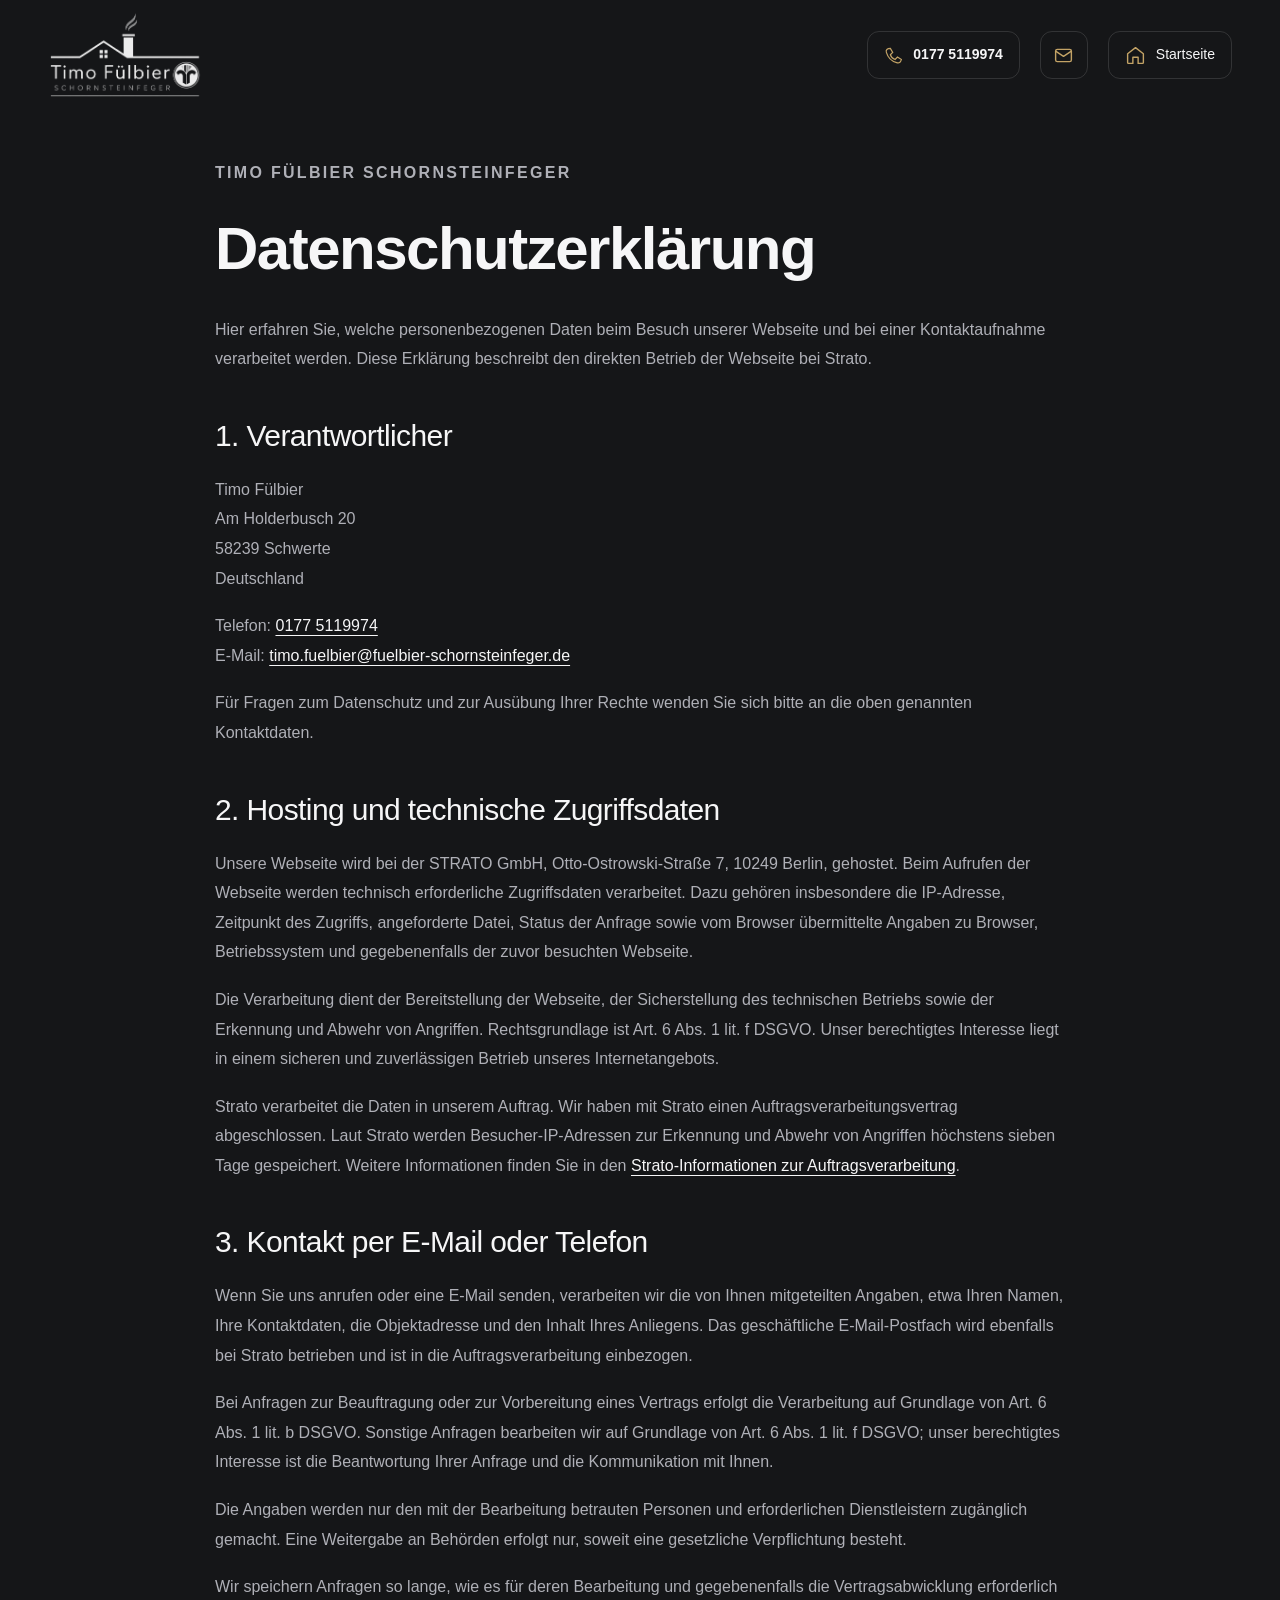
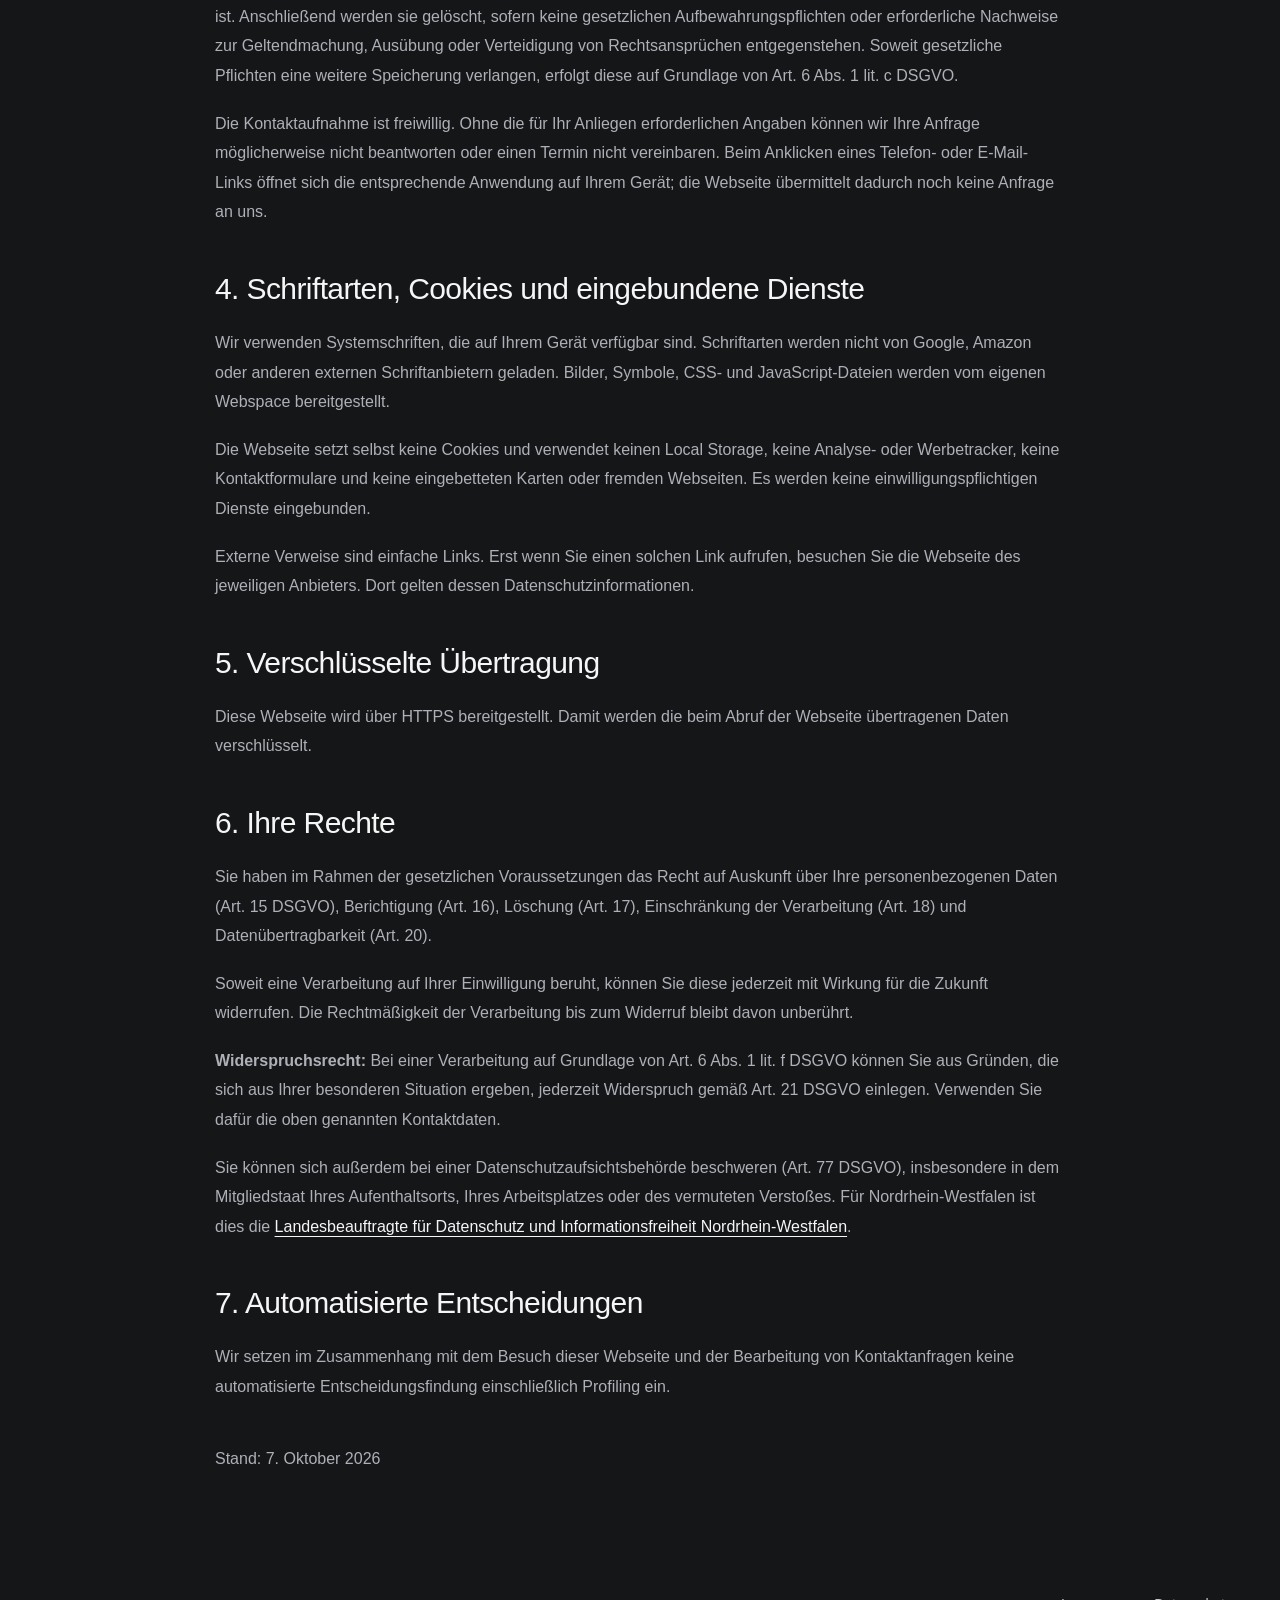
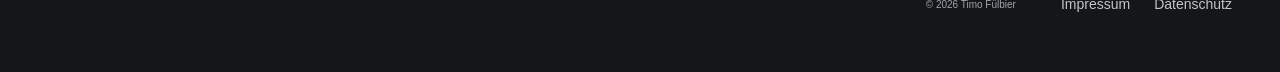
==== commit 111294ad: "Share website header with legal pages and add home button" ====
--- a/datenschutz.html
+++ b/datenschutz.html
@@ -1,6 +1,14 @@
 <!doctype html>
 <html lang="de"><head><meta charset="utf-8"><meta name="viewport" content="width=device-width, initial-scale=1"><meta name="theme-color" content="#18191b"><title>Datenschutzerklärung | Timo Fülbier Schornsteinfeger</title><meta name="description" content="Datenschutzerklärung von Timo Fülbier Schornsteinfeger, Am Holderbusch 20, 58239 Schwerte."><link rel="canonical" href="https://fuelbier-schornsteinfeger.de/datenschutz.html"><link rel="icon" type="image/svg+xml" href="assets/mark.svg"><link rel="stylesheet" href="styles.css"><link rel="stylesheet" href="modern.css"><link rel="stylesheet" href="enhancements.css"></head>
-<body class="legal-page"><a class="skip-link" href="#inhalt">Zum Inhalt</a><header class="legal-header container"><a class="brand" href="index.html#start" aria-label="Timo Fülbier – Startseite"><img src="assets/logo-light.png" width="1300" height="760" alt="Timo Fülbier Schornsteinfeger"></a><a class="legal-back" href="index.html#start">Zur Startseite <span aria-hidden="true">↗</span></a></header><main class="legal-content container" id="inhalt"><p class="eyebrow">TIMO FÜLBIER SCHORNSTEINFEGER</p><h1>Datenschutzerklärung</h1><p class="legal-intro">Hier erfahren Sie, welche personenbezogenen Daten beim Besuch unserer Webseite und bei einer Kontaktaufnahme verarbeitet werden. Diese Erklärung beschreibt den direkten Betrieb der Webseite bei Strato.</p>
+<body class="legal-page"><a class="skip-link" href="#inhalt">Zum Inhalt</a><header class="header legal-site-header">
+    <div class="header-inner">
+      <a href="index.html#start" class="brand" aria-label="Timo Fülbier Schornsteinfeger – Startseite"><img src="assets/logo-light.png" alt="Timo Fülbier Schornsteinfeger" width="1300" height="760"></a>
+      <a class="mobile-header-call" href="tel:+491775119974" aria-label="Jetzt anrufen: 0177 5119974. Montag bis Freitag, 9 bis 17 Uhr" title="Anrufen · Mo–Fr, 9–17 Uhr"><svg class="ui-icon " viewBox="0 0 24 24" fill="none" stroke="currentColor" stroke-width="1.6" stroke-linecap="round" stroke-linejoin="round" aria-hidden="true" focusable="false"><path d="M7 3h3l2 5-3 2c1 3 2 4 5 5l2-3 5 2v3c0 3-3 4-6 3C9 18 6 15 4 9 3 6 4 3 7 3Z"/></svg></a>
+      <a class="header-email" href="mailto:timo.fuelbier@fuelbier-schornsteinfeger.de" aria-label="E-Mail an Timo Fülbier schreiben" title="E-Mail schreiben"><svg class="ui-icon" viewBox="0 0 24 24" fill="none" stroke="currentColor" stroke-width="1.6" stroke-linecap="round" stroke-linejoin="round" aria-hidden="true" focusable="false"><rect x="3" y="5" width="18" height="14" rx="2"/><path d="m3 7 9 6 9-6"/></svg></a>
+      <a class="header-home" href="index.html#start" aria-label="Zur Startseite" title="Zur Startseite"><svg class="ui-icon" viewBox="0 0 24 24" fill="none" stroke="currentColor" stroke-width="1.6" stroke-linecap="round" stroke-linejoin="round" aria-hidden="true" focusable="false"><path d="m3 10 9-7 9 7v10a1 1 0 0 1-1 1h-5v-7H9v7H4a1 1 0 0 1-1-1Z"/></svg><span>Startseite</span></a>
+      <a class="header-phone" href="tel:+491775119974"><svg viewBox="0 0 24 24" aria-hidden="true"><path d="m8 3 3 5-3 3c1 3 3 5 6 6l3-3 5 3c-1 4-3 5-6 4C9 19 5 15 3 8 2 5 4 3 8 3Z"/></svg>0177 5119974</a>
+    </div>
+  </header><main class="legal-content container" id="inhalt"><p class="eyebrow">TIMO FÜLBIER SCHORNSTEINFEGER</p><h1>Datenschutzerklärung</h1><p class="legal-intro">Hier erfahren Sie, welche personenbezogenen Daten beim Besuch unserer Webseite und bei einer Kontaktaufnahme verarbeitet werden. Diese Erklärung beschreibt den direkten Betrieb der Webseite bei Strato.</p>
 <section><h2>1. Verantwortlicher</h2><p>Timo Fülbier<br>Am Holderbusch 20<br>58239 Schwerte<br>Deutschland</p><p>Telefon: <a href="tel:+491775119974">0177 5119974</a><br>E-Mail: <a href="mailto:timo.fuelbier@fuelbier-schornsteinfeger.de">timo.fuelbier@fuelbier-schornsteinfeger.de</a></p><p>Für Fragen zum Datenschutz und zur Ausübung Ihrer Rechte wenden Sie sich bitte an die oben genannten Kontaktdaten.</p></section>
 <section><h2>2. Hosting und technische Zugriffsdaten</h2><p>Unsere Webseite wird bei der STRATO GmbH, Otto-Ostrowski-Straße 7, 10249 Berlin, gehostet. Beim Aufrufen der Webseite werden technisch erforderliche Zugriffsdaten verarbeitet. Dazu gehören insbesondere die IP-Adresse, Zeitpunkt des Zugriffs, angeforderte Datei, Status der Anfrage sowie vom Browser übermittelte Angaben zu Browser, Betriebssystem und gegebenenfalls der zuvor besuchten Webseite.</p><p>Die Verarbeitung dient der Bereitstellung der Webseite, der Sicherstellung des technischen Betriebs sowie der Erkennung und Abwehr von Angriffen. Rechtsgrundlage ist Art. 6 Abs. 1 lit. f DSGVO. Unser berechtigtes Interesse liegt in einem sicheren und zuverlässigen Betrieb unseres Internetangebots.</p><p>Strato verarbeitet die Daten in unserem Auftrag. Wir haben mit Strato einen Auftragsverarbeitungsvertrag abgeschlossen. Laut Strato werden Besucher-IP-Adressen zur Erkennung und Abwehr von Angriffen höchstens sieben Tage gespeichert. Weitere Informationen finden Sie in den <a href="https://www.strato.de/faq/vertrag/fragen-zur-auftragsverarbeitungsvertrag-avv-und-der-neuen-eu-datenschutzgrundverordnung-dsgvo/">Strato-Informationen zur Auftragsverarbeitung</a>.</p></section>
 <section><h2>3. Kontakt per E-Mail oder Telefon</h2><p>Wenn Sie uns anrufen oder eine E-Mail senden, verarbeiten wir die von Ihnen mitgeteilten Angaben, etwa Ihren Namen, Ihre Kontaktdaten, die Objektadresse und den Inhalt Ihres Anliegens. Das geschäftliche E-Mail-Postfach wird ebenfalls bei Strato betrieben und ist in die Auftragsverarbeitung einbezogen.</p><p>Bei Anfragen zur Beauftragung oder zur Vorbereitung eines Vertrags erfolgt die Verarbeitung auf Grundlage von Art. 6 Abs. 1 lit. b DSGVO. Sonstige Anfragen bearbeiten wir auf Grundlage von Art. 6 Abs. 1 lit. f DSGVO; unser berechtigtes Interesse ist die Beantwortung Ihrer Anfrage und die Kommunikation mit Ihnen.</p><p>Die Angaben werden nur den mit der Bearbeitung betrauten Personen und erforderlichen Dienstleistern zugänglich gemacht. Eine Weitergabe an Behörden erfolgt nur, soweit eine gesetzliche Verpflichtung besteht.</p><p>Wir speichern Anfragen so lange, wie es für deren Bearbeitung und gegebenenfalls die Vertragsabwicklung erforderlich ist. Anschließend werden sie gelöscht, sofern keine gesetzlichen Aufbewahrungspflichten oder erforderliche Nachweise zur Geltendmachung, Ausübung oder Verteidigung von Rechtsansprüchen entgegenstehen. Soweit gesetzliche Pflichten eine weitere Speicherung verlangen, erfolgt diese auf Grundlage von Art. 6 Abs. 1 lit. c DSGVO.</p><p>Die Kontaktaufnahme ist freiwillig. Ohne die für Ihr Anliegen erforderlichen Angaben können wir Ihre Anfrage möglicherweise nicht beantworten oder einen Termin nicht vereinbaren. Beim Anklicken eines Telefon- oder E-Mail-Links öffnet sich die entsprechende Anwendung auf Ihrem Gerät; die Webseite übermittelt dadurch noch keine Anfrage an uns.</p></section>
--- a/enhancements.css
+++ b/enhancements.css
@@ -71,3 +71,13 @@
 .footer-links>a:not(.footer-top){width:auto;height:auto;min-height:48px;padding:8px 0;border:0;border-radius:0;background:transparent;font-size:14px;line-height:1.4;color:var(--muted);white-space:nowrap;text-decoration:none}
 .footer-links>a:not(.footer-top):hover,.legal-footer a:hover{color:var(--text);text-decoration:underline;text-underline-offset:5px}
 .footer-top{border-radius:12px;flex-shrink:0}
+
+/* Legal pages share the main header; home replaces the mobile menu. */
+.header-home{grid-column:4;grid-row:1;display:flex;align-items:center;justify-content:center;gap:10px;width:48px;height:48px;min-width:48px;min-height:48px;padding:0;border:1px solid var(--line);border-radius:12px;color:var(--gold)}
+.header-home .ui-icon{width:21px;height:21px}.header-home span{display:none}
+.header-home:hover{background:#ffffff0a;border-color:#c3a36688}
+@media(min-width:1101px){
+ .legal-site-header .header-inner{grid-template-columns:minmax(210px,1fr) auto 48px auto}
+ .legal-site-header .header-phone{grid-column:2}.legal-site-header .header-email{grid-column:3}
+ .header-home{width:auto;padding-inline:16px}.header-home span{display:inline;font-size:14px;color:var(--text)}
+}
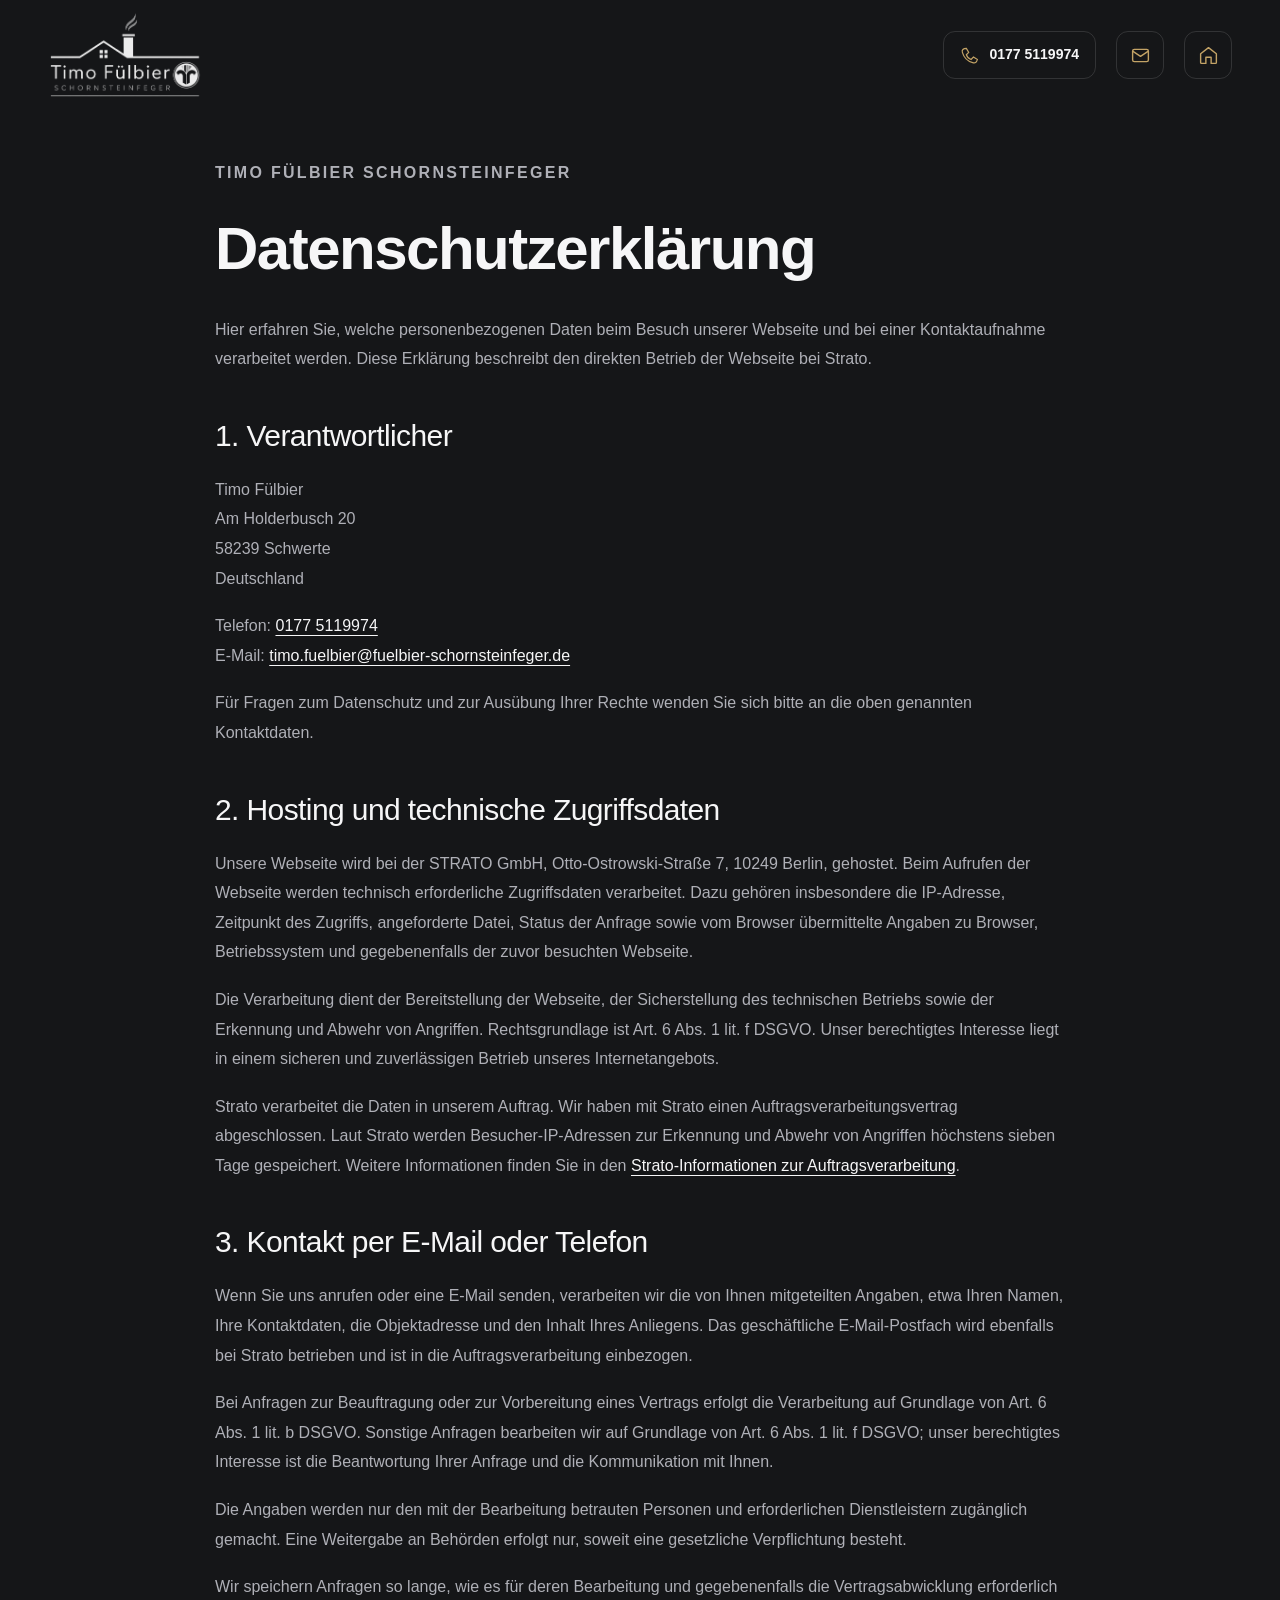
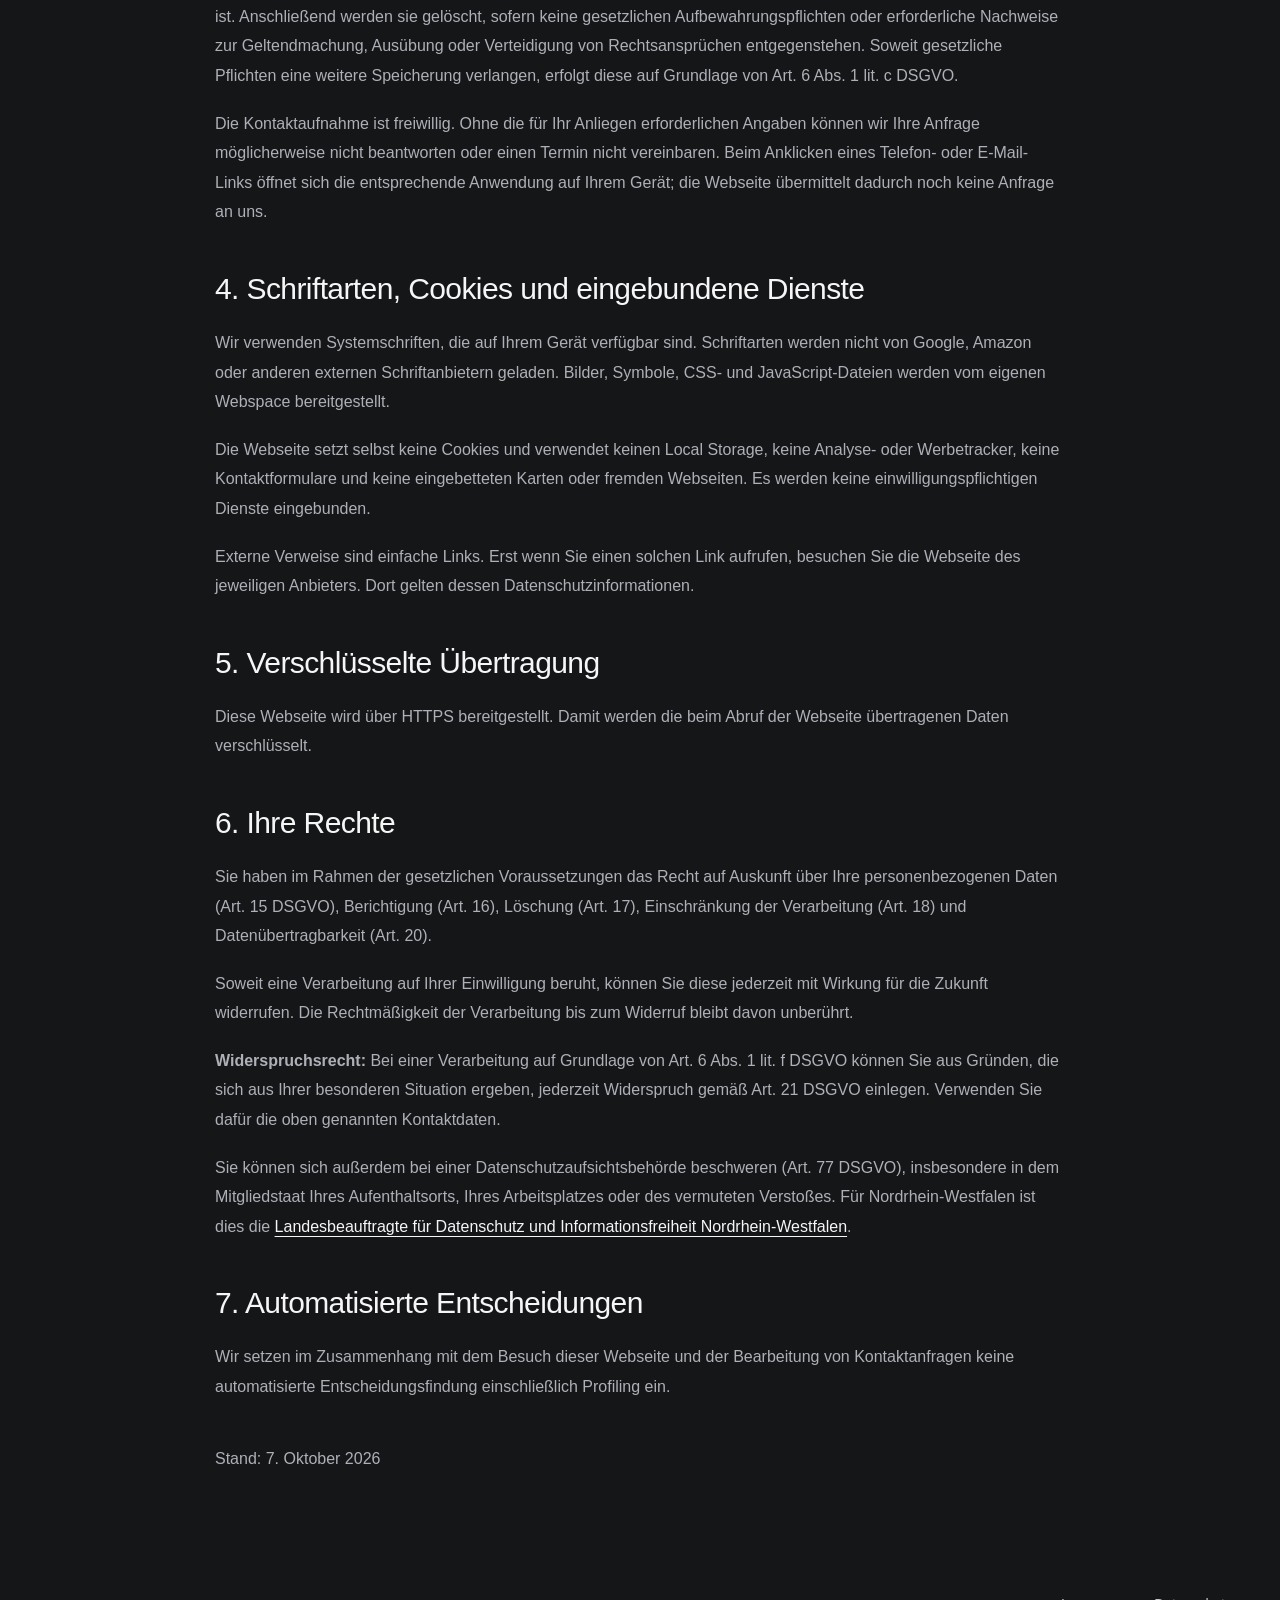
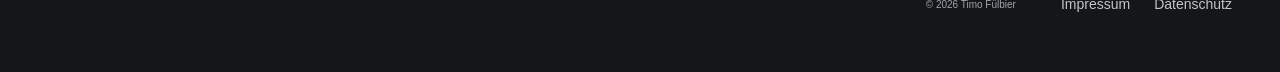
==== commit 5f9f8b4d: "Show only home icon on legal page headers" ====
--- a/datenschutz.html
+++ b/datenschutz.html
@@ -5,7 +5,7 @@
       <a href="index.html#start" class="brand" aria-label="Timo Fülbier Schornsteinfeger – Startseite"><img src="assets/logo-light.png" alt="Timo Fülbier Schornsteinfeger" width="1300" height="760"></a>
       <a class="mobile-header-call" href="tel:+491775119974" aria-label="Jetzt anrufen: 0177 5119974. Montag bis Freitag, 9 bis 17 Uhr" title="Anrufen · Mo–Fr, 9–17 Uhr"><svg class="ui-icon " viewBox="0 0 24 24" fill="none" stroke="currentColor" stroke-width="1.6" stroke-linecap="round" stroke-linejoin="round" aria-hidden="true" focusable="false"><path d="M7 3h3l2 5-3 2c1 3 2 4 5 5l2-3 5 2v3c0 3-3 4-6 3C9 18 6 15 4 9 3 6 4 3 7 3Z"/></svg></a>
       <a class="header-email" href="mailto:timo.fuelbier@fuelbier-schornsteinfeger.de" aria-label="E-Mail an Timo Fülbier schreiben" title="E-Mail schreiben"><svg class="ui-icon" viewBox="0 0 24 24" fill="none" stroke="currentColor" stroke-width="1.6" stroke-linecap="round" stroke-linejoin="round" aria-hidden="true" focusable="false"><rect x="3" y="5" width="18" height="14" rx="2"/><path d="m3 7 9 6 9-6"/></svg></a>
-      <a class="header-home" href="index.html#start" aria-label="Zur Startseite" title="Zur Startseite"><svg class="ui-icon" viewBox="0 0 24 24" fill="none" stroke="currentColor" stroke-width="1.6" stroke-linecap="round" stroke-linejoin="round" aria-hidden="true" focusable="false"><path d="m3 10 9-7 9 7v10a1 1 0 0 1-1 1h-5v-7H9v7H4a1 1 0 0 1-1-1Z"/></svg><span>Startseite</span></a>
+      <a class="header-home" href="index.html#start" aria-label="Zur Startseite" title="Zur Startseite"><svg class="ui-icon" viewBox="0 0 24 24" fill="none" stroke="currentColor" stroke-width="1.6" stroke-linecap="round" stroke-linejoin="round" aria-hidden="true" focusable="false"><path d="m3 10 9-7 9 7v10a1 1 0 0 1-1 1h-5v-7H9v7H4a1 1 0 0 1-1-1Z"/></svg></a>
       <a class="header-phone" href="tel:+491775119974"><svg viewBox="0 0 24 24" aria-hidden="true"><path d="m8 3 3 5-3 3c1 3 3 5 6 6l3-3 5 3c-1 4-3 5-6 4C9 19 5 15 3 8 2 5 4 3 8 3Z"/></svg>0177 5119974</a>
     </div>
   </header><main class="legal-content container" id="inhalt"><p class="eyebrow">TIMO FÜLBIER SCHORNSTEINFEGER</p><h1>Datenschutzerklärung</h1><p class="legal-intro">Hier erfahren Sie, welche personenbezogenen Daten beim Besuch unserer Webseite und bei einer Kontaktaufnahme verarbeitet werden. Diese Erklärung beschreibt den direkten Betrieb der Webseite bei Strato.</p>
--- a/enhancements.css
+++ b/enhancements.css
@@ -74,10 +74,9 @@
 
 /* Legal pages share the main header; home replaces the mobile menu. */
 .header-home{grid-column:4;grid-row:1;display:flex;align-items:center;justify-content:center;gap:10px;width:48px;height:48px;min-width:48px;min-height:48px;padding:0;border:1px solid var(--line);border-radius:12px;color:var(--gold)}
-.header-home .ui-icon{width:21px;height:21px}.header-home span{display:none}
+.header-home .ui-icon{width:21px;height:21px}
 .header-home:hover{background:#ffffff0a;border-color:#c3a36688}
 @media(min-width:1101px){
  .legal-site-header .header-inner{grid-template-columns:minmax(210px,1fr) auto 48px auto}
  .legal-site-header .header-phone{grid-column:2}.legal-site-header .header-email{grid-column:3}
- .header-home{width:auto;padding-inline:16px}.header-home span{display:inline;font-size:14px;color:var(--text)}
 }
